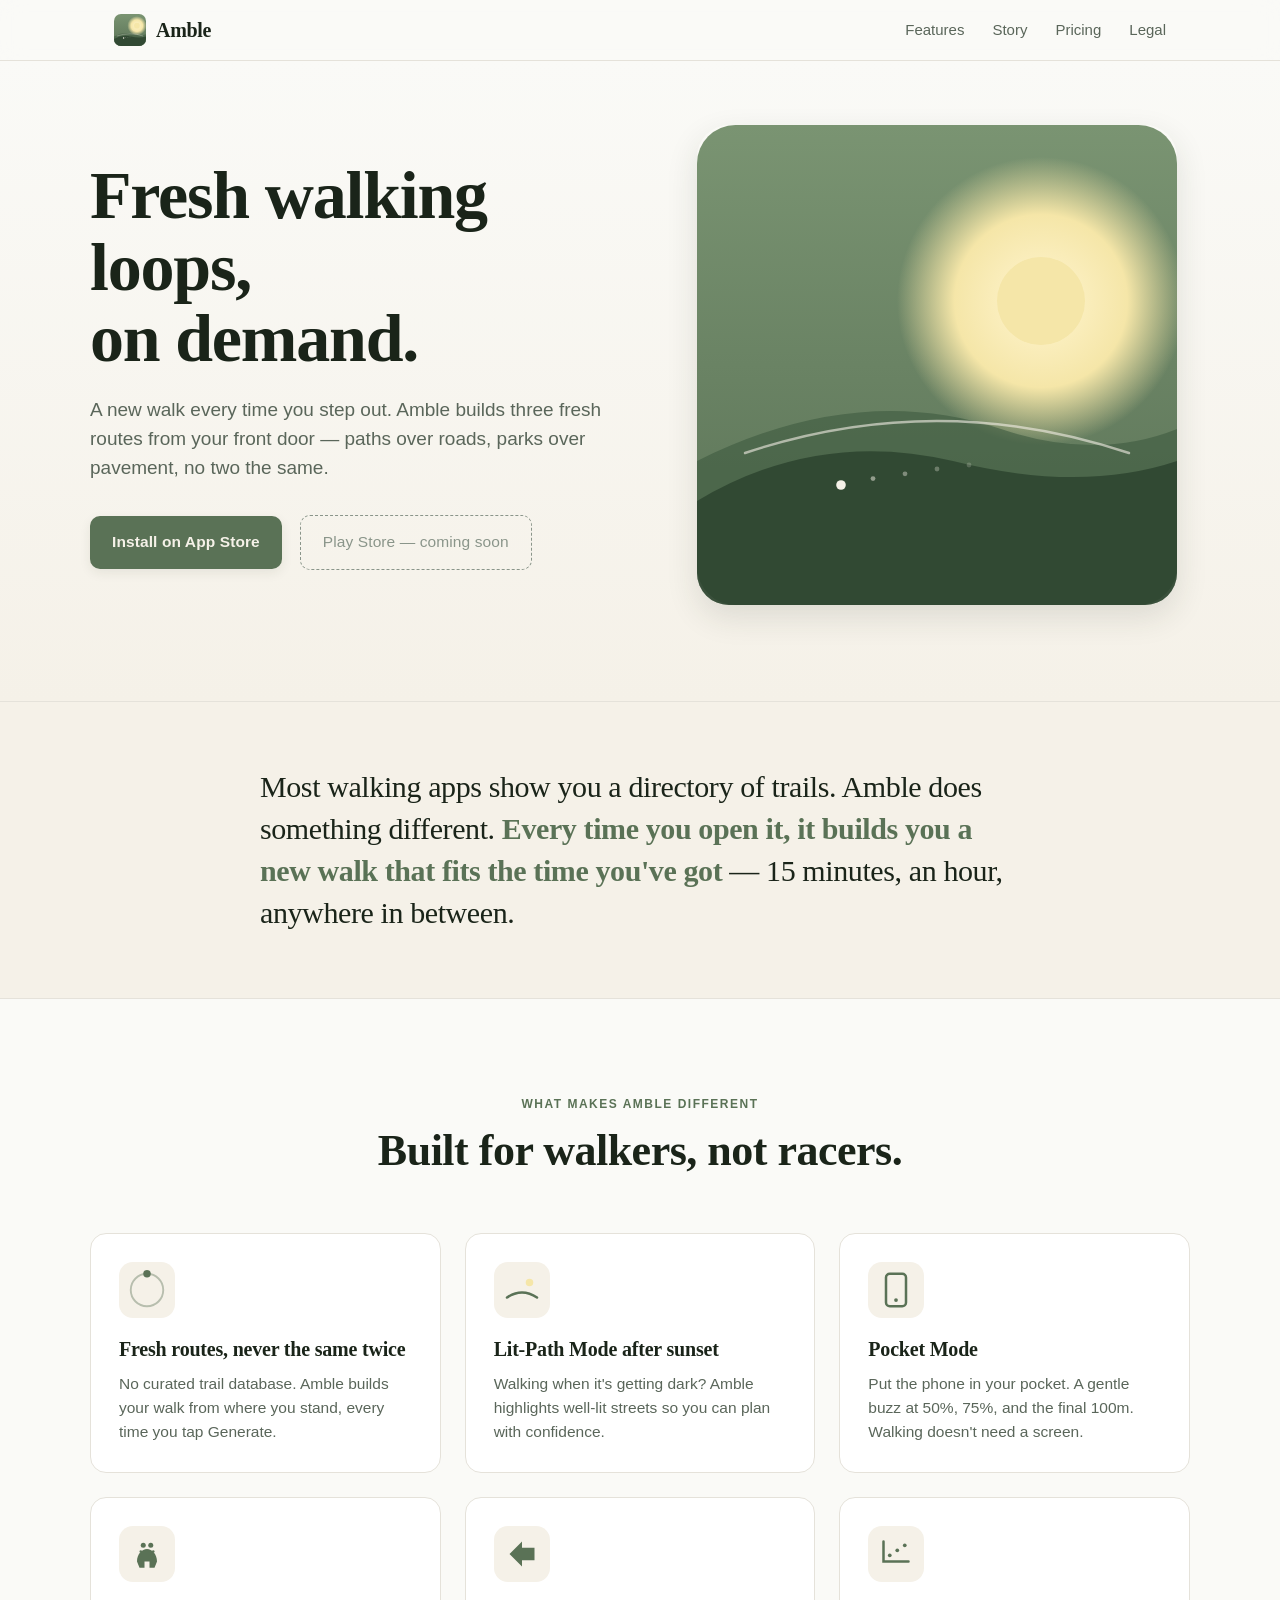
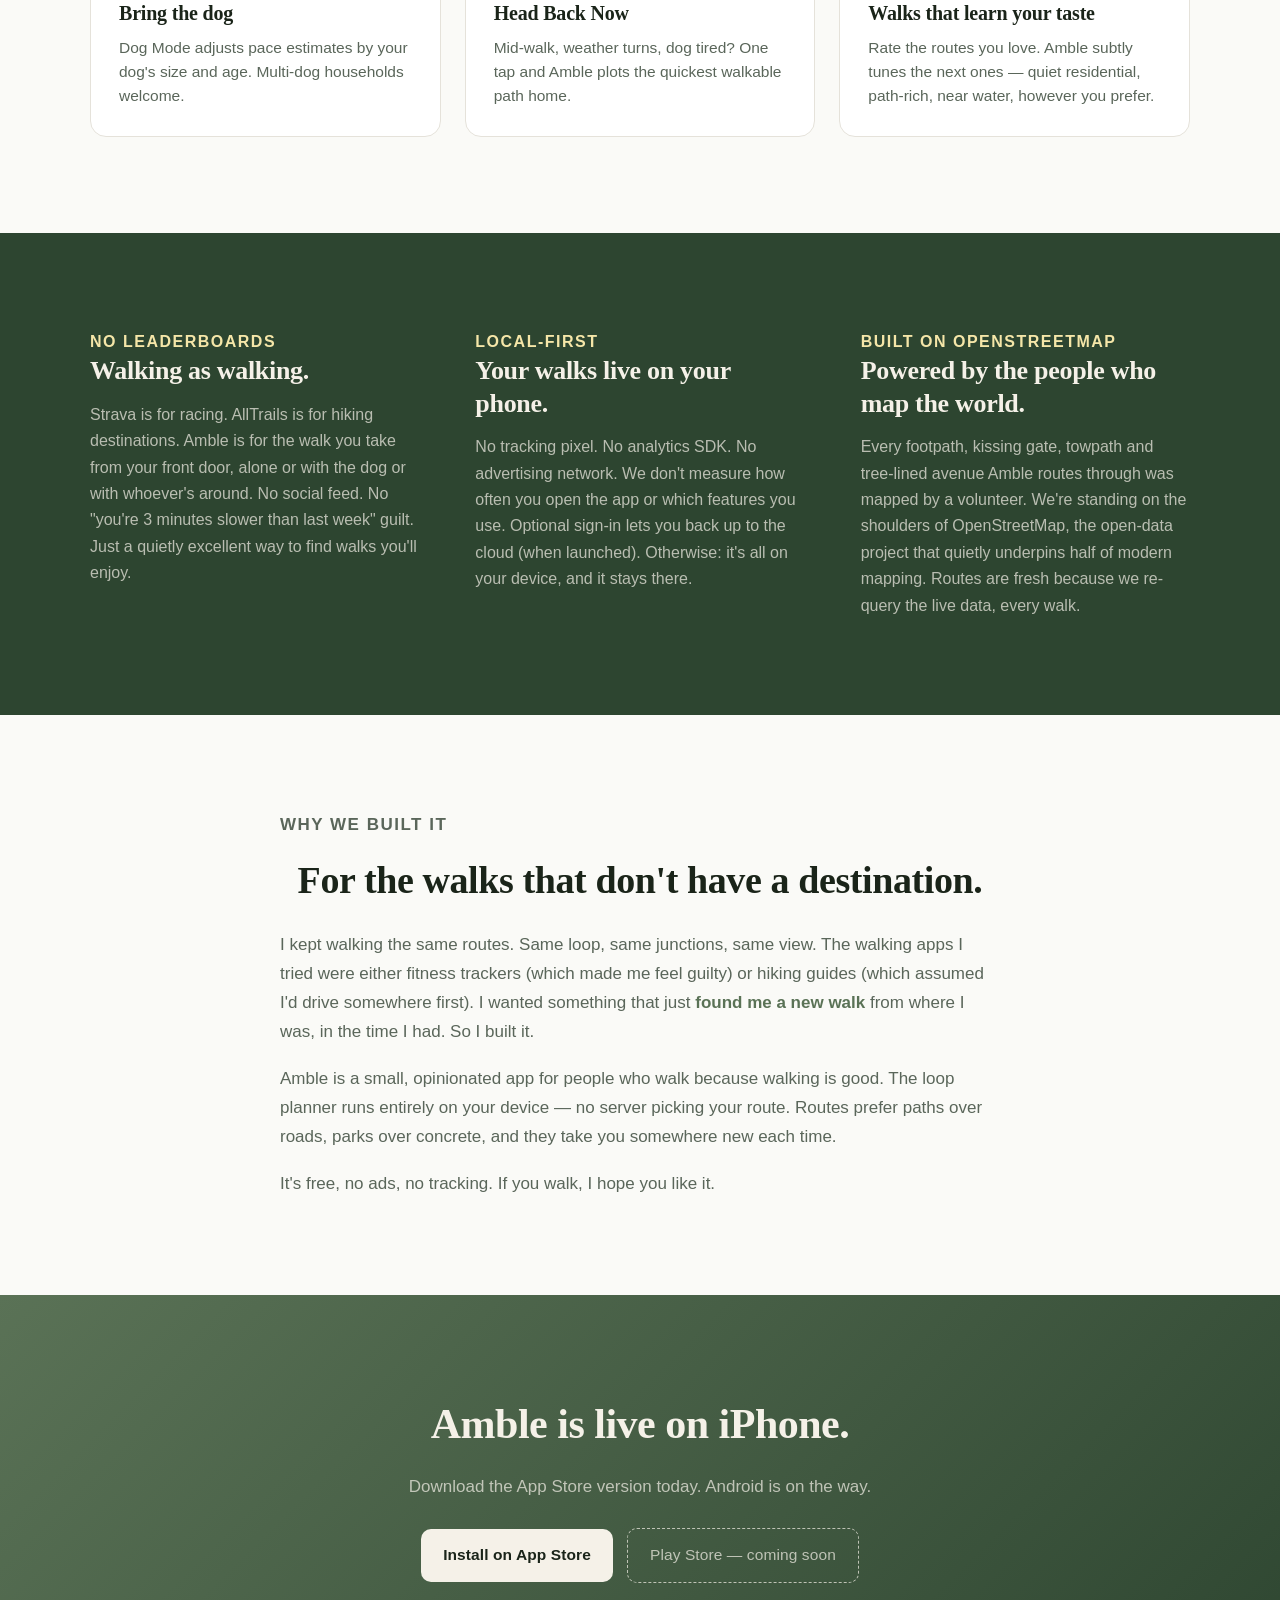
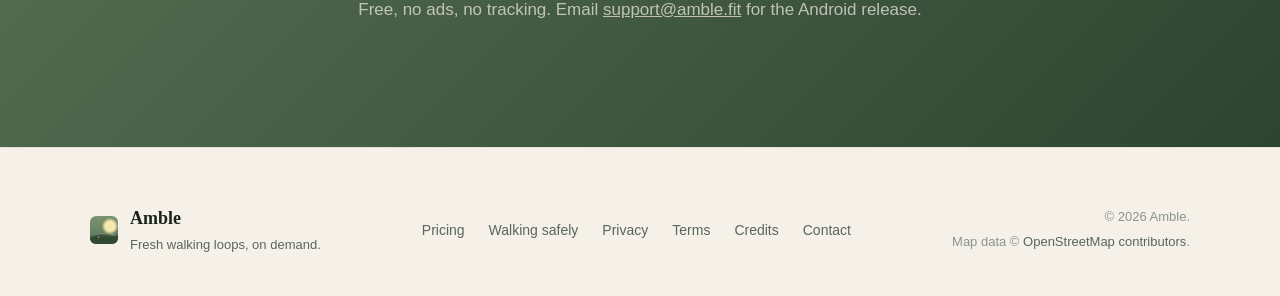
==== index.html @ 46759c76 "Swap waitlist CTAs for live App Store install link Hero and bottom CTA band now point at the App Sto" ====
<!DOCTYPE html>
<html lang="en">
<head>
  <meta charset="UTF-8">
  <meta name="viewport" content="width=device-width, initial-scale=1.0">
  <title>Amble — Fresh walking loops, on demand</title>
  <meta name="description" content="A new walk every time you go. Amble builds fresh, path-rich loops from your front door — three options, no two the same. Anti-Strava, designed for walkers and dog walkers.">

  <!-- Open Graph / social sharing -->
  <meta property="og:title" content="Amble — Fresh walking loops, on demand">
  <meta property="og:description" content="A new walk every time you go. Three fresh routes from your door, never the same twice.">
  <meta property="og:type" content="website">
  <meta property="og:url" content="https://amble.fit/">
  <meta property="og:site_name" content="Amble">
  <meta name="twitter:card" content="summary_large_image">
  <meta name="twitter:title" content="Amble — Fresh walking loops, on demand">
  <meta name="twitter:description" content="A new walk every time you go. Three fresh routes from your door, never the same twice.">

  <!-- Theme + favicon -->
  <meta name="theme-color" content="#5a7256">
  <link rel="icon" type="image/svg+xml" href="favicon.svg">

  <link rel="stylesheet" href="style.css">
</head>
<body class="page-marketing">

  <!-- ─── Top nav ────────────────────────────────────────────────────── -->
  <nav class="topnav">
    <div class="topnav-inner">
      <a href="/" class="brand-link">
        <span class="brand-mark" aria-hidden="true">
          <svg viewBox="0 0 32 32" width="32" height="32">
            <defs>
              <linearGradient id="bmsky-nav" x1="0" y1="0" x2="0" y2="1">
                <stop offset="0%" stop-color="#7a9472"/>
                <stop offset="100%" stop-color="#5a7256"/>
              </linearGradient>
              <radialGradient id="bmsun-nav" cx="0.5" cy="0.5" r="0.5">
                <stop offset="0%" stop-color="#fff5d0"/>
                <stop offset="60%" stop-color="#f5e6a8"/>
                <stop offset="100%" stop-color="#f5e6a8" stop-opacity="0"/>
              </radialGradient>
              <clipPath id="bmclip-nav"><rect width="32" height="32" rx="7"/></clipPath>
            </defs>
            <g clip-path="url(#bmclip-nav)">
              <rect width="32" height="32" fill="url(#bmsky-nav)"/>
              <circle cx="22.9" cy="11.7" r="9.6" fill="url(#bmsun-nav)"/>
              <circle cx="22.9" cy="11.7" r="2.9" fill="#f5e6a8"/>
              <path d="M 0 22.4 Q 10.7 17.1, 20.3 20.3 Q 26.7 22.4, 32 20.3 L 32 32 L 0 32 Z" fill="#3f5b40" opacity="0.6"/>
              <path d="M 0 25.1 Q 8 20.3, 17.1 22.4 Q 25.6 24.5, 32 22.4 L 32 32 L 0 32 Z" fill="#2d4530" opacity="0.85"/>
              <path d="M 3.2 21.9 Q 16 17.6, 28.8 21.9" fill="none" stroke="#f5f1e8" stroke-width="0.5" stroke-linecap="round" opacity="0.6"/>
              <circle cx="9.6" cy="24" r="0.7" fill="#f5f1e8"/>
              <circle cx="11.7" cy="23.6" r="0.4" fill="#f5f1e8" opacity="0.5"/>
              <circle cx="13.9" cy="23.3" r="0.4" fill="#f5f1e8" opacity="0.4"/>
              <circle cx="16" cy="22.9" r="0.4" fill="#f5f1e8" opacity="0.3"/>
            </g>
          </svg>
        </span>
        <span class="brand-name">Amble</span>
      </a>
      <div class="topnav-links">
        <a href="#features">Features</a>
        <a href="#story">Story</a>
        <a href="pricing.html">Pricing</a>
        <a href="legal/">Legal</a>
      </div>
    </div>
  </nav>

  <!-- ─── Hero ────────────────────────────────────────────────────────── -->
  <header class="hero">
    <div class="hero-inner">
      <div class="hero-text">
        <h1>Fresh walking loops,<br>on demand.</h1>
        <p class="hero-lead">A new walk every time you step out. Amble builds three fresh routes from your front door — paths over roads, parks over pavement, no two the same.</p>
        <div class="hero-ctas">
          <a class="cta cta-primary" href="https://apps.apple.com/gb/app/amble-walk-route-planner/id6769104293">Install on App Store</a>
          <span class="cta cta-soon" aria-disabled="true">Play Store — coming soon</span>
        </div>
      </div>
      <div class="hero-art" aria-hidden="true">
        <!-- Sage hill artwork echoing the app icon -->
        <svg viewBox="0 0 600 600" class="hero-svg">
          <defs>
            <linearGradient id="herosky" x1="0" y1="0" x2="0" y2="1">
              <stop offset="0%" stop-color="#7a9472"/>
              <stop offset="100%" stop-color="#5a7256"/>
            </linearGradient>
            <radialGradient id="herosun" cx="0.5" cy="0.5" r="0.5">
              <stop offset="0%" stop-color="#fff5d0"/>
              <stop offset="60%" stop-color="#f5e6a8"/>
              <stop offset="100%" stop-color="#f5e6a8" stop-opacity="0"/>
            </radialGradient>
          </defs>
          <!-- Background -->
          <rect width="600" height="600" rx="48" fill="url(#herosky)"/>
          <!-- Soft sun glow -->
          <circle cx="430" cy="220" r="180" fill="url(#herosun)"/>
          <!-- Sun -->
          <circle cx="430" cy="220" r="55" fill="#f5e6a8"/>
          <!-- Far hill -->
          <path d="M 0 420 Q 200 320, 380 380 Q 500 420, 600 380 L 600 600 L 0 600 Z" fill="#3f5b40" opacity="0.6"/>
          <!-- Near hill -->
          <path d="M 0 470 Q 150 380, 320 420 Q 480 460, 600 420 L 600 600 L 0 600 Z" fill="#2d4530" opacity="0.85"/>
          <!-- Horizon line -->
          <path d="M 60 410 Q 300 330, 540 410" fill="none" stroke="#f5f1e8" stroke-width="3" stroke-linecap="round" opacity="0.6"/>
          <!-- The walker -->
          <circle cx="180" cy="450" r="6" fill="#f5f1e8"/>
          <!-- Path trace dots -->
          <circle cx="220" cy="442" r="3" fill="#f5f1e8" opacity="0.5"/>
          <circle cx="260" cy="436" r="3" fill="#f5f1e8" opacity="0.4"/>
          <circle cx="300" cy="430" r="3" fill="#f5f1e8" opacity="0.3"/>
          <circle cx="340" cy="425" r="3" fill="#f5f1e8" opacity="0.2"/>
        </svg>
      </div>
    </div>
  </header>

  <!-- ─── Pitch strip ────────────────────────────────────────────────── -->
  <section class="strip">
    <div class="strip-inner">
      <p class="strip-quote">
        Most walking apps show you a directory of trails. Amble does something different. <strong>Every time you open it, it builds you a new walk that fits the time you've got</strong> — 15 minutes, an hour, anywhere in between.
      </p>
    </div>
  </section>

  <!-- ─── Features ───────────────────────────────────────────────────── -->
  <section class="features" id="features">
    <div class="features-inner">
      <div class="section-header">
        <p class="eyebrow">What makes Amble different</p>
        <h2>Built for walkers, not racers.</h2>
      </div>

      <div class="feature-grid">

        <article class="feature-card">
          <div class="feature-icon" aria-hidden="true">
            <svg viewBox="0 0 32 32" width="40" height="40">
              <circle cx="16" cy="16" r="13" fill="none" stroke="currentColor" stroke-width="1.5" opacity="0.4"/>
              <circle cx="16" cy="3" r="3" fill="currentColor"/>
            </svg>
          </div>
          <h3>Fresh routes, never the same twice</h3>
          <p>No curated trail database. Amble builds your walk from where you stand, every time you tap Generate.</p>
        </article>

        <article class="feature-card">
          <div class="feature-icon" aria-hidden="true">
            <svg viewBox="0 0 32 32" width="40" height="40">
              <circle cx="22" cy="10" r="3" fill="#f5e6a8"/>
              <path d="M 4 22 Q 16 14, 28 22" fill="none" stroke="currentColor" stroke-width="2" stroke-linecap="round"/>
            </svg>
          </div>
          <h3>Lit-Path Mode after sunset</h3>
          <p>Walking when it's getting dark? Amble highlights well-lit streets so you can plan with confidence.</p>
        </article>

        <article class="feature-card">
          <div class="feature-icon" aria-hidden="true">
            <svg viewBox="0 0 32 32" width="40" height="40">
              <rect x="8" y="3" width="16" height="26" rx="3" fill="none" stroke="currentColor" stroke-width="2"/>
              <circle cx="16" cy="24" r="1.5" fill="currentColor"/>
            </svg>
          </div>
          <h3>Pocket Mode</h3>
          <p>Put the phone in your pocket. A gentle buzz at 50%, 75%, and the final 100m. Walking doesn't need a screen.</p>
        </article>

        <article class="feature-card">
          <div class="feature-icon" aria-hidden="true">
            <svg viewBox="0 0 32 32" width="40" height="40">
              <path d="M 8 22 C 8 16, 12 12, 16 12 C 20 12, 24 16, 24 22 L 22 27 L 18 27 L 18 22 L 14 22 L 14 27 L 10 27 Z" fill="currentColor"/>
              <circle cx="13" cy="9" r="2" fill="currentColor"/>
              <circle cx="19" cy="9" r="2" fill="currentColor"/>
              <circle cx="11" cy="14" r="1" fill="currentColor"/>
              <circle cx="21" cy="14" r="1" fill="currentColor"/>
            </svg>
          </div>
          <h3>Bring the dog</h3>
          <p>Dog Mode adjusts pace estimates by your dog's size and age. Multi-dog households welcome.</p>
        </article>

        <article class="feature-card">
          <div class="feature-icon" aria-hidden="true">
            <svg viewBox="0 0 32 32" width="40" height="40">
              <path d="M 6 16 L 16 6 L 16 11 L 26 11 L 26 21 L 16 21 L 16 26 Z" fill="currentColor"/>
            </svg>
          </div>
          <h3>Head Back Now</h3>
          <p>Mid-walk, weather turns, dog tired? One tap and Amble plots the quickest walkable path home.</p>
        </article>

        <article class="feature-card">
          <div class="feature-icon" aria-hidden="true">
            <svg viewBox="0 0 32 32" width="40" height="40">
              <path d="M 6 6 L 6 22 L 26 22" fill="none" stroke="currentColor" stroke-width="2" stroke-linecap="round"/>
              <circle cx="11" cy="17" r="1.5" fill="currentColor"/>
              <circle cx="17" cy="13" r="1.5" fill="currentColor"/>
              <circle cx="23" cy="9" r="1.5" fill="currentColor"/>
            </svg>
          </div>
          <h3>Walks that learn your taste</h3>
          <p>Rate the routes you love. Amble subtly tunes the next ones — quiet residential, path-rich, near water, however you prefer.</p>
        </article>

      </div>
    </div>
  </section>

  <!-- ─── Three differentiators in long form ─────────────────────────── -->
  <section class="long-strip">
    <div class="long-strip-inner">

      <div class="long-block">
        <p class="eyebrow">No leaderboards</p>
        <h2>Walking as walking.</h2>
        <p>Strava is for racing. AllTrails is for hiking destinations. Amble is for the walk you take from your front door, alone or with the dog or with whoever's around. No social feed. No "you're 3 minutes slower than last week" guilt. Just a quietly excellent way to find walks you'll enjoy.</p>
      </div>

      <div class="long-block">
        <p class="eyebrow">Local-first</p>
        <h2>Your walks live on your phone.</h2>
        <p>No tracking pixel. No analytics SDK. No advertising network. We don't measure how often you open the app or which features you use. Optional sign-in lets you back up to the cloud (when launched). Otherwise: it's all on your device, and it stays there.</p>
      </div>

      <div class="long-block">
        <p class="eyebrow">Built on OpenStreetMap</p>
        <h2>Powered by the people who map the world.</h2>
        <p>Every footpath, kissing gate, towpath and tree-lined avenue Amble routes through was mapped by a volunteer. We're standing on the shoulders of OpenStreetMap, the open-data project that quietly underpins half of modern mapping. Routes are fresh because we re-query the live data, every walk.</p>
      </div>

    </div>
  </section>

  <!-- ─── Story ──────────────────────────────────────────────────────── -->
  <section class="story" id="story">
    <div class="story-inner">
      <p class="eyebrow">Why we built it</p>
      <h2>For the walks that don't have a destination.</h2>
      <p>I kept walking the same routes. Same loop, same junctions, same view. The walking apps I tried were either fitness trackers (which made me feel guilty) or hiking guides (which assumed I'd drive somewhere first). I wanted something that just <em>found me a new walk</em> from where I was, in the time I had. So I built it.</p>
      <p>Amble is a small, opinionated app for people who walk because walking is good. The loop planner runs entirely on your device — no server picking your route. Routes prefer paths over roads, parks over concrete, and they take you somewhere new each time.</p>
      <p>It's free, no ads, no tracking. If you walk, I hope you like it.</p>
    </div>
  </section>

  <!-- ─── App Store CTA (placeholder until live) ─────────────────────── -->
  <!-- No email capture form for now — `mailto:` forms trigger Chrome's
       "form is not secure" warning, and many users have no default email
       client configured. Better to point people at an inbox they can mail
       directly. Wire in Buttondown/Mailerlite later if launch demand
       justifies a real list. -->
  <section class="cta-band">
    <div class="cta-band-inner">
      <h2>Amble is live on iPhone.</h2>
      <p>Download the App Store version today. Android is on the way.</p>
      <div class="cta-band-buttons">
        <a class="cta cta-light" href="https://apps.apple.com/gb/app/amble-walk-route-planner/id6769104293">
          Install on App Store
        </a>
        <span class="cta cta-soon cta-soon-on-dark" aria-disabled="true">Play Store — coming soon</span>
      </div>
      <p class="cta-fineprint">Free, no ads, no tracking. Email <a href="mailto:support@amble.fit">support@amble.fit</a> for the Android release.</p>
    </div>
  </section>

  <!-- ─── Footer ─────────────────────────────────────────────────────── -->
  <footer class="footer">
    <div class="footer-inner">
      <div class="footer-brand">
        <span class="brand-mark" aria-hidden="true">
          <svg viewBox="0 0 32 32" width="28" height="28">
            <defs>
              <linearGradient id="bmsky-foot" x1="0" y1="0" x2="0" y2="1">
                <stop offset="0%" stop-color="#7a9472"/>
                <stop offset="100%" stop-color="#5a7256"/>
              </linearGradient>
              <radialGradient id="bmsun-foot" cx="0.5" cy="0.5" r="0.5">
                <stop offset="0%" stop-color="#fff5d0"/>
                <stop offset="60%" stop-color="#f5e6a8"/>
                <stop offset="100%" stop-color="#f5e6a8" stop-opacity="0"/>
              </radialGradient>
              <clipPath id="bmclip-foot"><rect width="32" height="32" rx="7"/></clipPath>
            </defs>
            <g clip-path="url(#bmclip-foot)">
              <rect width="32" height="32" fill="url(#bmsky-foot)"/>
              <circle cx="22.9" cy="11.7" r="9.6" fill="url(#bmsun-foot)"/>
              <circle cx="22.9" cy="11.7" r="2.9" fill="#f5e6a8"/>
              <path d="M 0 22.4 Q 10.7 17.1, 20.3 20.3 Q 26.7 22.4, 32 20.3 L 32 32 L 0 32 Z" fill="#3f5b40" opacity="0.6"/>
              <path d="M 0 25.1 Q 8 20.3, 17.1 22.4 Q 25.6 24.5, 32 22.4 L 32 32 L 0 32 Z" fill="#2d4530" opacity="0.85"/>
              <path d="M 3.2 21.9 Q 16 17.6, 28.8 21.9" fill="none" stroke="#f5f1e8" stroke-width="0.5" stroke-linecap="round" opacity="0.6"/>
              <circle cx="9.6" cy="24" r="0.7" fill="#f5f1e8"/>
              <circle cx="11.7" cy="23.6" r="0.4" fill="#f5f1e8" opacity="0.5"/>
              <circle cx="13.9" cy="23.3" r="0.4" fill="#f5f1e8" opacity="0.4"/>
              <circle cx="16" cy="22.9" r="0.4" fill="#f5f1e8" opacity="0.3"/>
            </g>
          </svg>
        </span>
        <div>
          <div class="footer-name">Amble</div>
          <div class="footer-tagline">Fresh walking loops, on demand.</div>
        </div>
      </div>
      <nav class="footer-links">
        <a href="pricing.html">Pricing</a>
        <a href="legal/walking-safely.html">Walking safely</a>
        <a href="legal/privacy.html">Privacy</a>
        <a href="legal/terms.html">Terms</a>
        <a href="legal/attributions.html">Credits</a>
        <a href="mailto:support@amble.fit">Contact</a>
      </nav>
      <div class="footer-meta">
        <p>© 2026 Amble.</p>
        <p>Map data © <a href="https://www.openstreetmap.org/copyright">OpenStreetMap contributors</a>.</p>
      </div>
    </div>
  </footer>

</body>
</html>
---- style.css ----
/* ───────────────────────────────────────────────────────────────────
   Amble — site stylesheet
   Two layouts share this stylesheet:
     • Marketing landing page  (body class: page-marketing)
     • Legal/document pages    (body class: page-doc)
   The shared elements (brand mark, colour palette, footer) live at the
   top; layout-specific styles further down.

   Design philosophy: warm, sage-green palette echoing the app icon.
   Avoid the sterile Stripe/Linear "tech corporate" white. Amble is a
   lifestyle/wellness brand — this should feel closer to a walking
   magazine than to a SaaS pitch deck.
   ─────────────────────────────────────────────────────────────────── */

:root {
  /* Palette — warm sage-and-cream */
  --bg-page: #fafaf7;          /* off-white page background */
  --bg-cream: #f5f1e8;         /* warm cream, the secondary surface */
  --bg-deep: #2d4530;          /* deep forest, used in hero/CTA bands */
  --bg-mid: #5a7256;           /* the icon's primary green */
  --bg-soft: #7a9472;           /* the icon's lighter green */

  --ink: #1a2419;              /* near-black, but warm */
  --ink-muted: #5a665a;        /* muted body copy */
  --ink-faint: #8a958a;        /* subtle metadata */
  --ink-on-dark: #f5f1e8;      /* cream on the dark bands */
  --ink-on-dark-faint: rgba(245, 241, 232, 0.7);

  --border: #e5e2da;
  --border-strong: #c8c2b3;

  --accent: #5a7256;            /* CTA / link colour, matches icon */
  --accent-hover: #3f5b40;

  --highlight: #f5e6a8;         /* the warm sun yellow, for accents */

  --shadow-sm: 0 1px 2px rgba(40, 50, 30, 0.06);
  --shadow-md: 0 4px 12px rgba(40, 50, 30, 0.08);
  --shadow-lg: 0 12px 32px rgba(40, 50, 30, 0.12);

  /* Type scale */
  --font-body: -apple-system, BlinkMacSystemFont, "Inter", "Segoe UI", Roboto, sans-serif;
  --font-display: "Iowan Old Style", "Palatino", Georgia, serif;
  /* Iowan/Palatino fall back gracefully; system serif on most platforms looks
     intentional and editorial, separates Amble from the Inter-monoculture. */
}

* { box-sizing: border-box; }
html { -webkit-text-size-adjust: 100%; scroll-behavior: smooth; }
body {
  margin: 0;
  background: var(--bg-page);
  color: var(--ink);
  font-family: var(--font-body);
  font-size: 17px;
  line-height: 1.6;
  -webkit-font-smoothing: antialiased;
  -moz-osx-font-smoothing: grayscale;
}

a {
  color: var(--accent);
  text-decoration: none;
  transition: color 0.15s ease;
}
a:hover { color: var(--accent-hover); }

img, svg { display: block; max-width: 100%; }

/* ───────────────────────────────────────────────────────────────────
   Top nav (marketing pages only)
   ─────────────────────────────────────────────────────────────────── */

.topnav {
  position: sticky;
  top: 0;
  z-index: 50;
  background: rgba(250, 250, 247, 0.85);
  backdrop-filter: saturate(180%) blur(12px);
  -webkit-backdrop-filter: saturate(180%) blur(12px);
  border-bottom: 1px solid var(--border);
}
.topnav-inner {
  max-width: 1100px;
  margin: 0 auto;
  padding: 14px 24px;
  display: flex;
  align-items: center;
  justify-content: space-between;
  gap: 24px;
}
.brand-link {
  display: flex;
  align-items: center;
  gap: 10px;
  text-decoration: none;
  color: var(--ink);
}
.brand-link:hover { color: var(--ink); }
.brand-mark {
  display: inline-flex;
  flex-shrink: 0;
}
.brand-name {
  font-family: var(--font-display);
  font-weight: 600;
  font-size: 20px;
  letter-spacing: -0.3px;
}
.topnav-links {
  display: flex;
  align-items: center;
  gap: 28px;
}
.topnav-links a {
  color: var(--ink-muted);
  font-weight: 500;
  font-size: 15px;
}
.topnav-links a:hover { color: var(--ink); }

/* ───────────────────────────────────────────────────────────────────
   Hero (marketing only)
   ─────────────────────────────────────────────────────────────────── */

.hero {
  position: relative;
  padding: 64px 24px 96px;
  background: linear-gradient(180deg, var(--bg-page) 0%, var(--bg-cream) 100%);
  overflow: hidden;
}
.hero-inner {
  max-width: 1100px;
  margin: 0 auto;
  display: grid;
  grid-template-columns: 1.05fr 1fr;
  gap: 64px;
  align-items: center;
}
.hero-text h1 {
  font-family: var(--font-display);
  font-size: clamp(40px, 6vw, 68px);
  line-height: 1.05;
  letter-spacing: -1.2px;
  margin: 0 0 20px;
  color: var(--ink);
}
.hero-lead {
  font-size: 19px;
  line-height: 1.55;
  color: var(--ink-muted);
  max-width: 520px;
  margin: 0 0 32px;
}
.hero-ctas {
  display: flex;
  align-items: center;
  gap: 18px;
  flex-wrap: wrap;
}
.cta {
  display: inline-flex;
  align-items: center;
  justify-content: center;
  padding: 14px 22px;
  border-radius: 10px;
  font-weight: 600;
  font-size: 15.5px;
  letter-spacing: 0.1px;
  transition: transform 0.1s ease, box-shadow 0.15s ease;
}
.cta-primary {
  background: var(--accent);
  color: var(--ink-on-dark);
  box-shadow: var(--shadow-md);
}
.cta-primary:hover {
  background: var(--accent-hover);
  color: var(--ink-on-dark);
  transform: translateY(-1px);
  box-shadow: var(--shadow-lg);
}
.cta-note {
  color: var(--ink-faint);
  font-size: 14px;
  font-style: italic;
}
.hero-art {
  display: flex;
  justify-content: center;
}
.hero-svg {
  width: 100%;
  max-width: 480px;
  height: auto;
  border-radius: 32px;
  box-shadow: var(--shadow-lg);
}

@media (max-width: 760px) {
  .hero { padding: 40px 20px 64px; }
  .hero-inner { grid-template-columns: 1fr; gap: 36px; }
  .hero-text h1 { font-size: 38px; letter-spacing: -0.8px; }
  .hero-lead { font-size: 17px; }
}

/* ───────────────────────────────────────────────────────────────────
   Pitch strip (the highlighted intro paragraph)
   ─────────────────────────────────────────────────────────────────── */

.strip {
  background: var(--bg-cream);
  padding: 64px 24px;
  border-top: 1px solid var(--border);
  border-bottom: 1px solid var(--border);
}
.strip-inner {
  max-width: 760px;
  margin: 0 auto;
}
.strip-quote {
  font-family: var(--font-display);
  font-size: clamp(22px, 3vw, 30px);
  line-height: 1.4;
  letter-spacing: -0.4px;
  color: var(--ink);
  margin: 0;
}
.strip-quote strong {
  color: var(--accent);
  font-weight: 600;
}

/* ───────────────────────────────────────────────────────────────────
   Section headers (shared)
   ─────────────────────────────────────────────────────────────────── */

.eyebrow {
  text-transform: uppercase;
  font-size: 12px;
  font-weight: 700;
  letter-spacing: 1.5px;
  color: var(--accent);
  margin: 0 0 12px;
}
.section-header {
  text-align: center;
  margin-bottom: 56px;
}
.section-header h2 {
  font-family: var(--font-display);
  font-size: clamp(32px, 4vw, 44px);
  letter-spacing: -0.5px;
  margin: 0;
  line-height: 1.15;
}

/* ───────────────────────────────────────────────────────────────────
   Features
   ─────────────────────────────────────────────────────────────────── */

.features {
  padding: 96px 24px;
  background: var(--bg-page);
}
.features-inner {
  max-width: 1100px;
  margin: 0 auto;
}
.feature-grid {
  display: grid;
  grid-template-columns: repeat(3, 1fr);
  gap: 24px;
}
.feature-card {
  background: #fff;
  border: 1px solid var(--border);
  border-radius: 16px;
  padding: 28px;
  transition: transform 0.2s ease, box-shadow 0.2s ease;
}
.feature-card:hover {
  transform: translateY(-2px);
  box-shadow: var(--shadow-md);
}
.feature-icon {
  width: 56px;
  height: 56px;
  border-radius: 14px;
  background: var(--bg-cream);
  color: var(--accent);
  display: flex;
  align-items: center;
  justify-content: center;
  margin-bottom: 18px;
}
.feature-card h3 {
  font-family: var(--font-display);
  font-size: 20px;
  letter-spacing: -0.2px;
  margin: 0 0 10px;
  line-height: 1.3;
}
.feature-card p {
  margin: 0;
  font-size: 15.5px;
  line-height: 1.55;
  color: var(--ink-muted);
}

@media (max-width: 900px) {
  .feature-grid { grid-template-columns: repeat(2, 1fr); }
}
@media (max-width: 600px) {
  .feature-grid { grid-template-columns: 1fr; }
  .features { padding: 64px 20px; }
}

/* ───────────────────────────────────────────────────────────────────
   Long-form differentiators
   ─────────────────────────────────────────────────────────────────── */

.long-strip {
  padding: 96px 24px;
  background: var(--bg-deep);
  color: var(--ink-on-dark);
}
.long-strip-inner {
  max-width: 1100px;
  margin: 0 auto;
  display: grid;
  grid-template-columns: repeat(3, 1fr);
  gap: 56px;
}
.long-block .eyebrow {
  color: var(--highlight);
}
.long-block h2 {
  font-family: var(--font-display);
  font-size: 26px;
  letter-spacing: -0.3px;
  margin: 0 0 14px;
  color: var(--ink-on-dark);
  line-height: 1.25;
}
.long-block p {
  margin: 0;
  font-size: 16px;
  line-height: 1.65;
  color: var(--ink-on-dark-faint);
}

@media (max-width: 900px) {
  .long-strip-inner { grid-template-columns: 1fr; gap: 40px; }
  .long-strip { padding: 64px 20px; }
}

/* ───────────────────────────────────────────────────────────────────
   Story block
   ─────────────────────────────────────────────────────────────────── */

.story {
  padding: 96px 24px;
  background: var(--bg-page);
}
.story-inner {
  max-width: 720px;
  margin: 0 auto;
  text-align: center;
}
.story h2 {
  font-family: var(--font-display);
  font-size: clamp(28px, 4vw, 38px);
  letter-spacing: -0.4px;
  line-height: 1.2;
  margin: 0 0 28px;
}
.story p {
  font-size: 17px;
  line-height: 1.7;
  color: var(--ink-muted);
  margin: 0 0 18px;
  text-align: left;
}
.story p:last-child { margin-bottom: 0; }
.story em { color: var(--accent); font-style: normal; font-weight: 600; }

@media (max-width: 600px) {
  .story { padding: 64px 20px; }
}

/* ───────────────────────────────────────────────────────────────────
   CTA band (email signup)
   ─────────────────────────────────────────────────────────────────── */

.cta-band {
  padding: 96px 24px;
  background: linear-gradient(135deg, var(--bg-mid) 0%, var(--bg-deep) 100%);
  color: var(--ink-on-dark);
}
.cta-band-inner {
  max-width: 600px;
  margin: 0 auto;
  text-align: center;
}
.cta-band h2 {
  font-family: var(--font-display);
  font-size: clamp(30px, 4vw, 42px);
  letter-spacing: -0.5px;
  margin: 0 0 16px;
}
.cta-band > .cta-band-inner > p {
  font-size: 17px;
  line-height: 1.55;
  color: var(--ink-on-dark-faint);
  margin: 0 0 28px;
}
/* Light-on-dark CTA — used on the green CTA band where the standard
   accent button would disappear into the background. */
.cta-light {
  background: var(--bg-cream);
  color: var(--ink);
  display: inline-flex;
  align-items: center;
  justify-content: center;
  padding: 14px 22px;
  border-radius: 10px;
  font-weight: 600;
  font-size: 15.5px;
  letter-spacing: 0.1px;
  transition: transform 0.1s ease, box-shadow 0.15s ease;
  margin-bottom: 14px;
}
.cta-light:hover {
  background: #fff;
  color: var(--ink);
  transform: translateY(-1px);
  box-shadow: var(--shadow-md);
}
.cta-fineprint {
  font-size: 13px;
  color: var(--ink-on-dark-faint);
  margin: 0;
}
.cta-fineprint a {
  color: inherit;
  text-decoration: underline;
}

/* "Coming soon" pill — same shape as a button, but visually inert
   so it reads as a status rather than a CTA. */
.cta-soon {
  background: transparent;
  color: var(--ink-faint);
  border: 1px dashed var(--ink-faint);
  cursor: default;
  font-weight: 500;
}
.cta-soon:hover { transform: none; box-shadow: none; }
.cta-soon-on-dark {
  color: var(--ink-on-dark-faint);
  border-color: var(--ink-on-dark-faint);
}

.cta-band-buttons {
  display: flex;
  justify-content: center;
  align-items: center;
  gap: 14px;
  flex-wrap: wrap;
  margin-bottom: 14px;
}
.cta-band-buttons .cta-light { margin-bottom: 0; }

@media (max-width: 600px) {
  .cta-band { padding: 64px 20px; }
}

/* ───────────────────────────────────────────────────────────────────
   Footer (shared)
   ─────────────────────────────────────────────────────────────────── */

.footer {
  background: var(--bg-cream);
  border-top: 1px solid var(--border);
  padding: 56px 24px 40px;
}
.footer-inner {
  max-width: 1100px;
  margin: 0 auto;
  display: grid;
  grid-template-columns: auto 1fr auto;
  gap: 40px;
  align-items: center;
}
.footer-brand {
  display: flex;
  align-items: center;
  gap: 12px;
}
.footer-name {
  font-family: var(--font-display);
  font-weight: 600;
  font-size: 18px;
  color: var(--ink);
}
.footer-tagline {
  font-size: 13px;
  color: var(--ink-muted);
  margin-top: 2px;
}
.footer-links {
  display: flex;
  flex-wrap: wrap;
  justify-content: center;
  gap: 24px;
}
.footer-links a {
  color: var(--ink-muted);
  font-size: 14px;
  font-weight: 500;
}
.footer-links a:hover { color: var(--ink); }
.footer-meta {
  font-size: 13px;
  color: var(--ink-faint);
  text-align: right;
}
.footer-meta p { margin: 0 0 4px; }
.footer-meta p:last-child { margin-bottom: 0; }
.footer-meta a { color: var(--ink-muted); }

@media (max-width: 800px) {
  .footer-inner {
    grid-template-columns: 1fr;
    text-align: center;
    gap: 28px;
  }
  .footer-brand, .footer-links { justify-content: center; }
  .footer-meta { text-align: center; }
}

/* ───────────────────────────────────────────────────────────────────
   Document pages (legal/*) — reuse the brand chrome but content-led
   ─────────────────────────────────────────────────────────────────── */

.page-doc {
  background: var(--bg-page);
}
.doc-container {
  max-width: 720px;
  margin: 0 auto;
  padding: 40px 24px 64px;
}
.doc-header {
  display: flex;
  align-items: center;
  gap: 14px;
  padding-bottom: 24px;
  border-bottom: 1px solid var(--border);
  margin-bottom: 32px;
}
.doc-header .brand-mark {
  flex-shrink: 0;
}
.doc-header .name {
  font-family: var(--font-display);
  font-size: 22px;
  font-weight: 600;
  color: var(--ink);
}
.doc-header .subname {
  font-size: 13px;
  color: var(--ink-muted);
  margin-top: 2px;
}
.page-doc h1 {
  font-family: var(--font-display);
  font-size: 36px;
  letter-spacing: -0.6px;
  margin: 8px 0 4px;
  line-height: 1.15;
}
.page-doc h2 {
  font-family: var(--font-display);
  font-size: 24px;
  margin: 40px 0 14px;
  letter-spacing: -0.3px;
}
.page-doc h3 {
  font-size: 18px;
  font-weight: 700;
  margin: 28px 0 10px;
}
.page-doc .meta {
  font-size: 14px;
  color: var(--ink-muted);
  margin-bottom: 28px;
}
.page-doc p, .page-doc li {
  font-size: 16px;
  line-height: 1.7;
  color: var(--ink);
}
.page-doc ul, .page-doc ol {
  padding-left: 22px;
  margin: 14px 0;
}
.page-doc li { margin-bottom: 8px; }
.page-doc strong { font-weight: 700; }
.page-doc code {
  background: var(--bg-cream);
  padding: 2px 6px;
  border-radius: 4px;
  font-family: ui-monospace, SFMono-Regular, Menlo, monospace;
  font-size: 14px;
}
.page-doc table {
  width: 100%;
  border-collapse: collapse;
  margin: 20px 0;
  font-size: 15px;
}
.page-doc th, .page-doc td {
  text-align: left;
  padding: 12px 14px;
  border-bottom: 1px solid var(--border);
  vertical-align: top;
}
.page-doc th {
  background: var(--bg-cream);
  font-weight: 700;
  border-bottom: 2px solid var(--border-strong);
}
.page-doc hr {
  border: none;
  border-top: 1px solid var(--border);
  margin: 36px 0;
}
/* Pro feature list on pricing.html — each feature is a dt/dd pair so the
   title reads as a label and the explanation sits clearly underneath. */
.page-doc .pro-features {
  margin: 24px 0 32px;
  padding: 0;
}
.page-doc .pro-features dt {
  font-weight: 700;
  font-size: 17px;
  color: var(--ink);
  margin-top: 22px;
  margin-bottom: 4px;
}
.page-doc .pro-features dt:first-child { margin-top: 0; }
.page-doc .pro-features dd {
  margin: 0 0 0 0;
  padding-left: 0;
  color: var(--ink-muted);
  line-height: 1.55;
}
.page-doc .pro-features dd em {
  color: var(--ink);
  font-style: italic;
}
.doc-footer {
  margin-top: 48px;
  padding-top: 20px;
  border-top: 1px solid var(--border);
  font-size: 14px;
  color: var(--ink-muted);
  display: flex;
  flex-wrap: wrap;
  gap: 18px;
}
.doc-footer a { color: var(--ink-muted); }
.doc-footer a:hover { color: var(--accent); }

@media (max-width: 480px) {
  .page-doc h1 { font-size: 28px; }
  .page-doc h2 { font-size: 20px; }
  .page-doc table { font-size: 14px; }
}
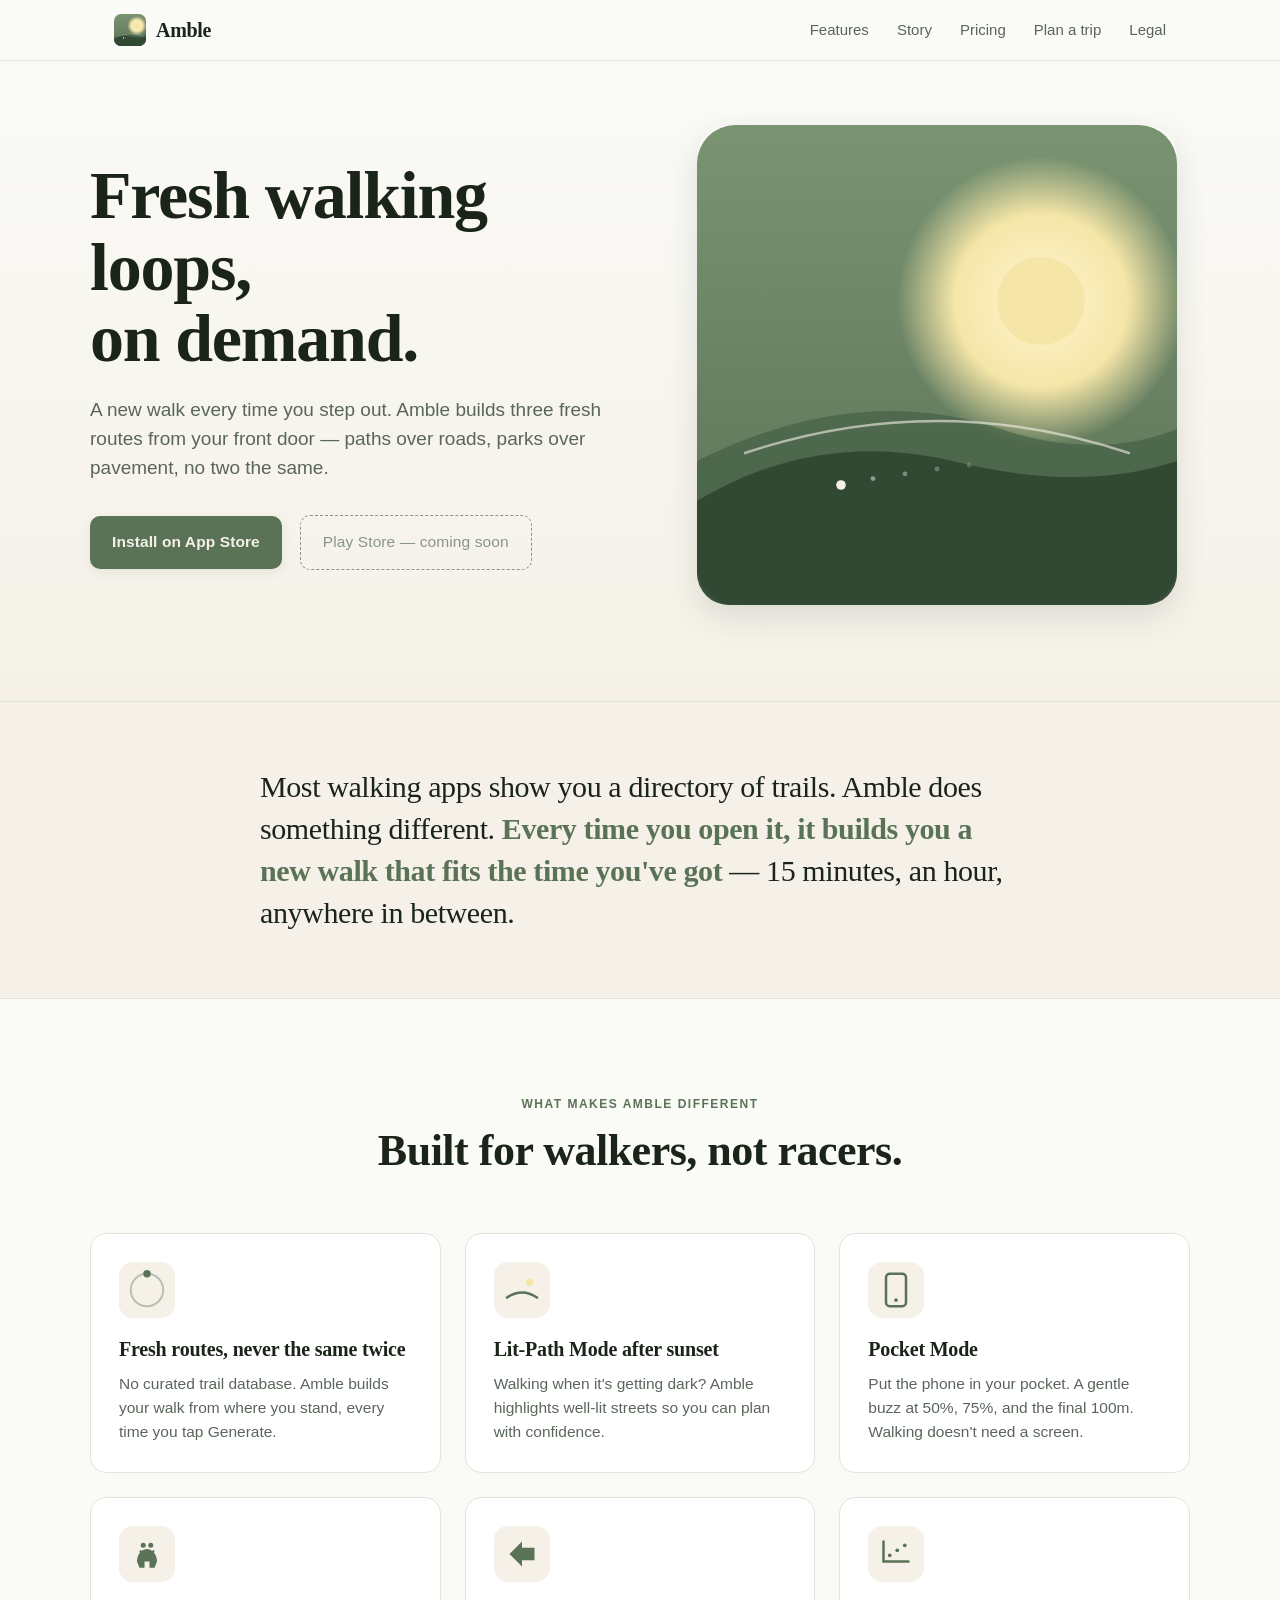
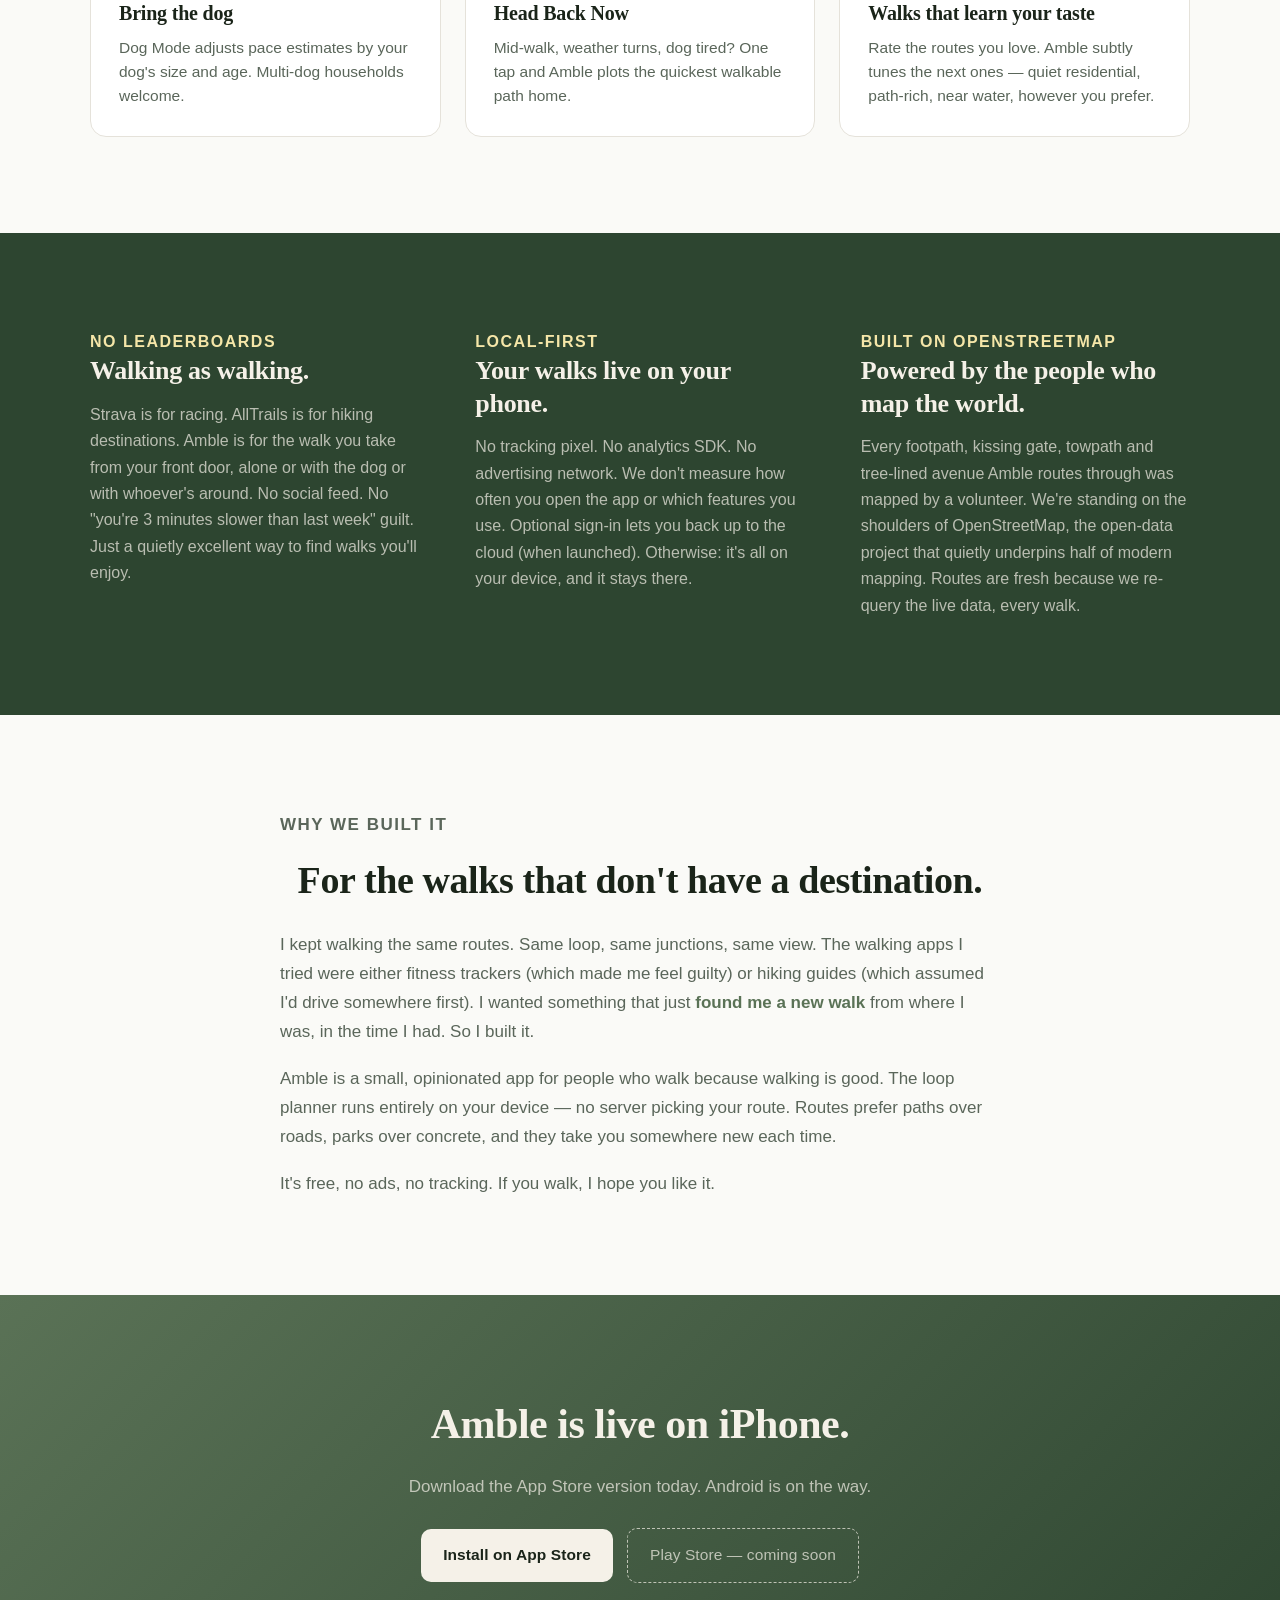
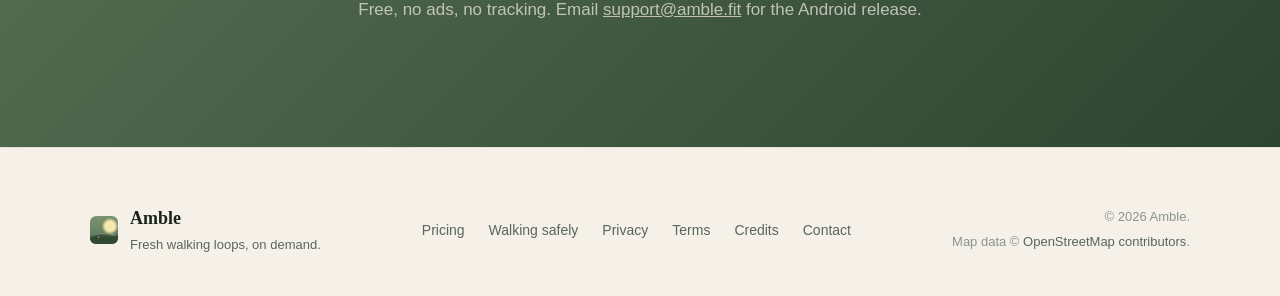
==== commit 3572a2a9: "GPX import fixes and improvements" ====
--- a/index.html
+++ b/index.html
@@ -62,6 +62,7 @@
         <a href="#features">Features</a>
         <a href="#story">Story</a>
         <a href="pricing.html">Pricing</a>
+        <a href="plan.html">Plan a trip</a>
         <a href="legal/">Legal</a>
       </div>
     </div>
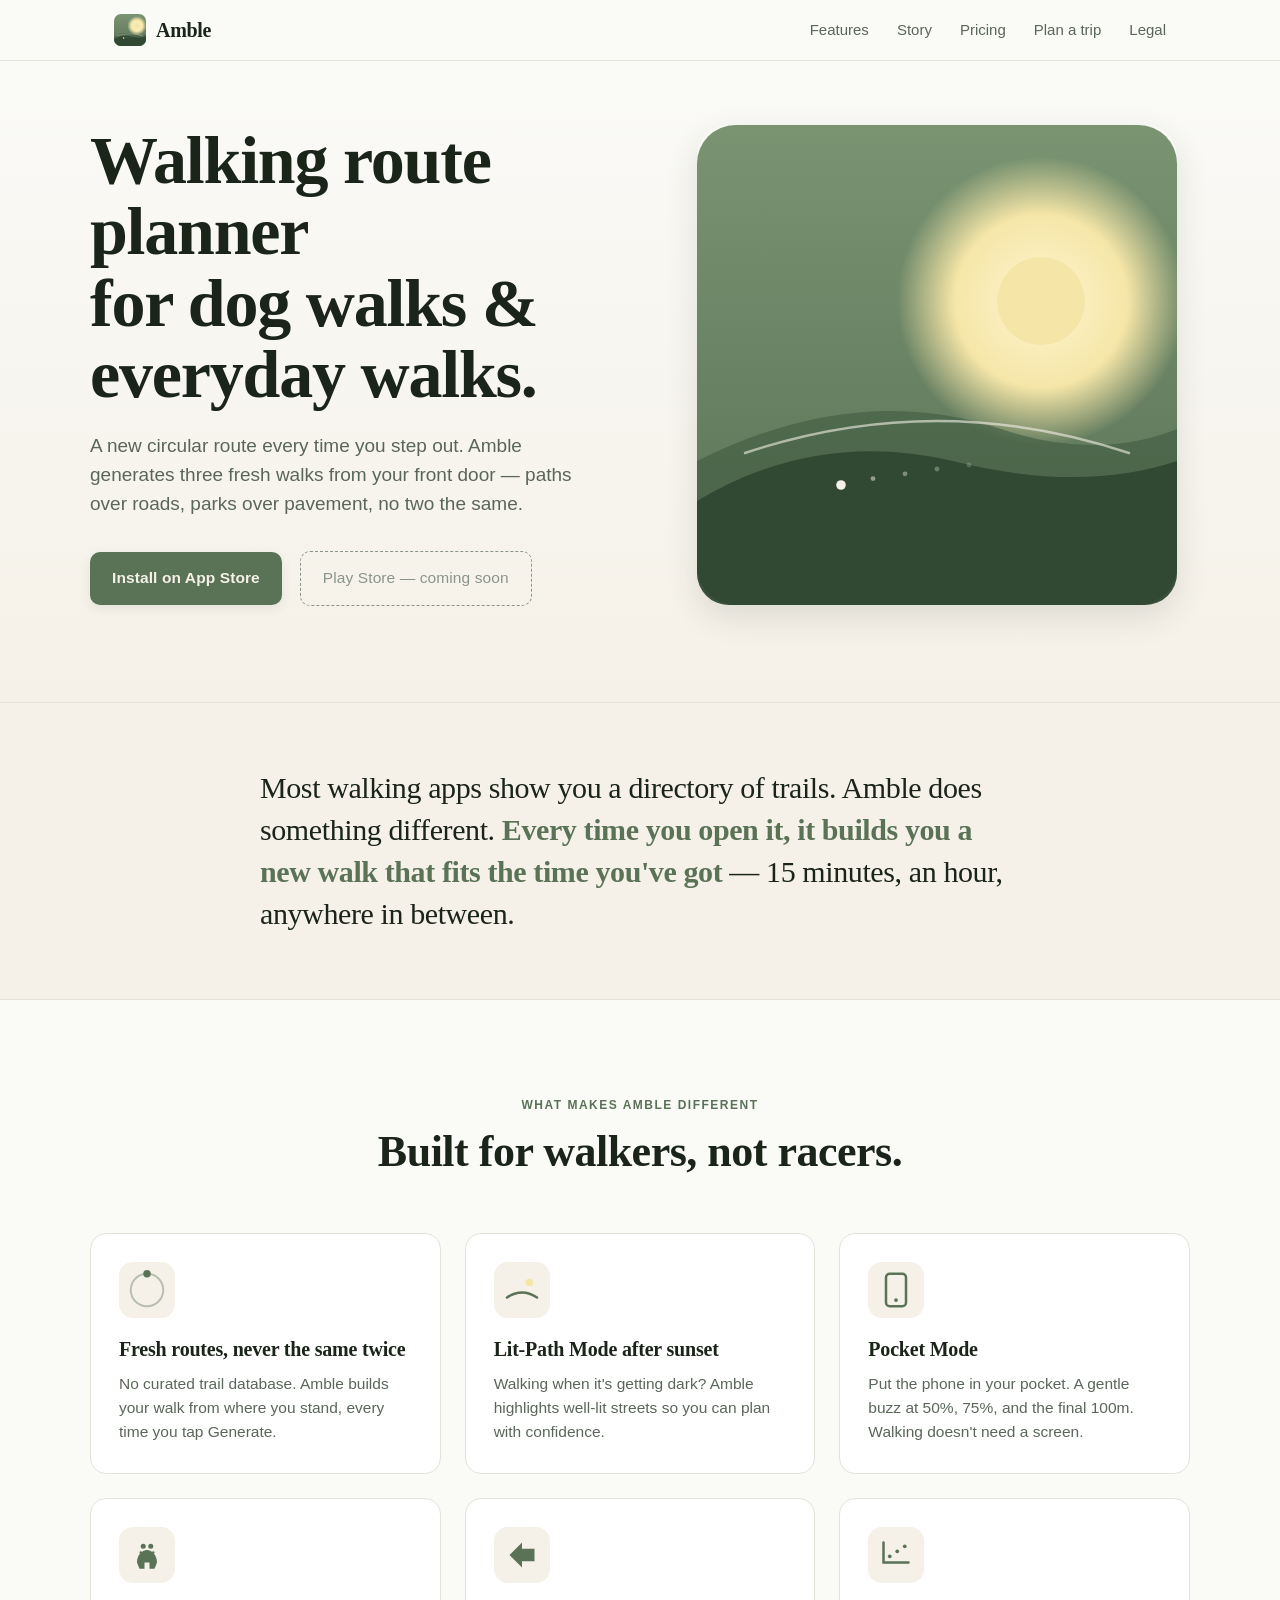
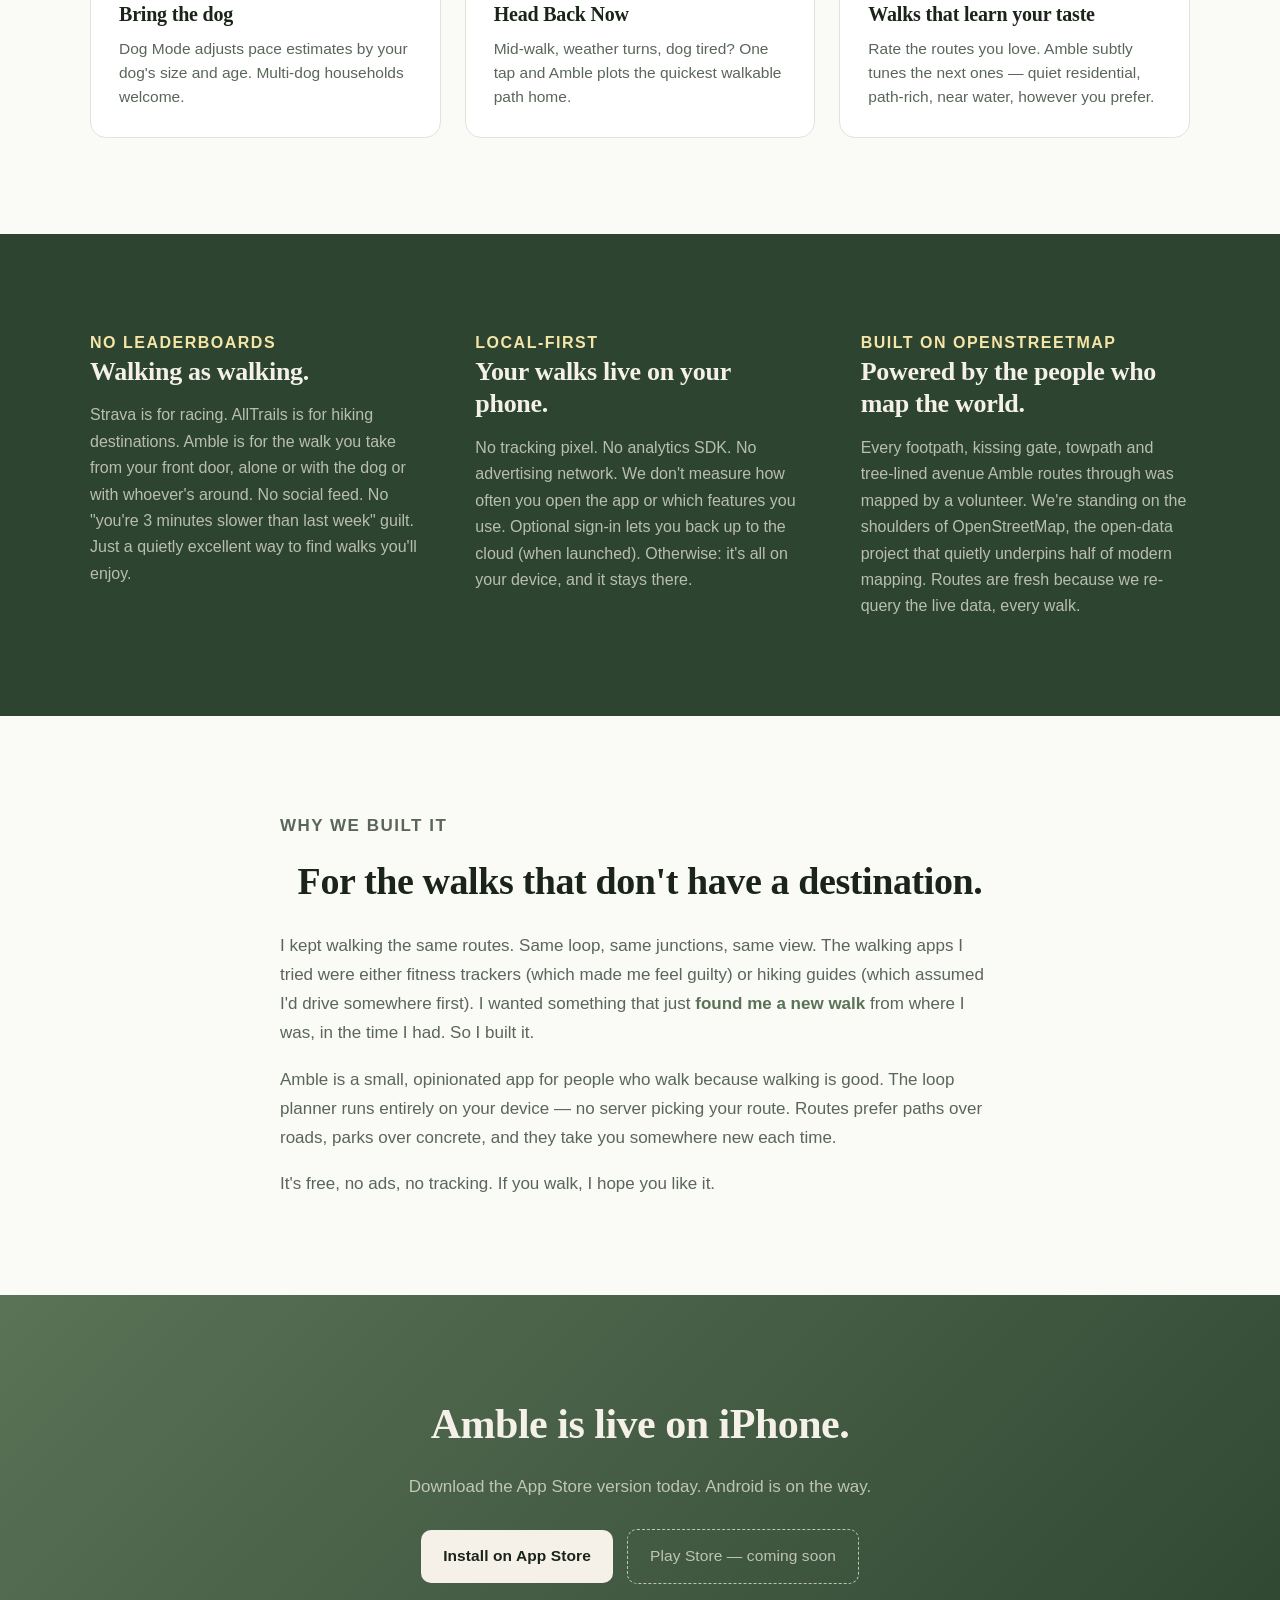
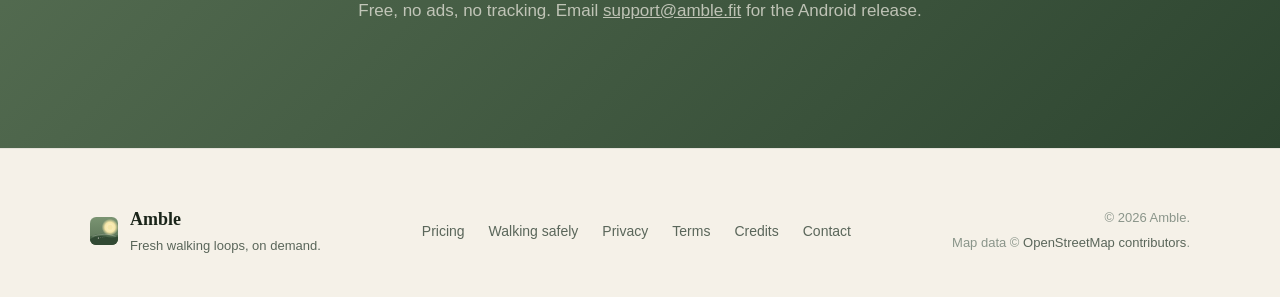
==== commit 233ef0b1: "GPX import fixes and improvements" ====
--- a/index.html
+++ b/index.html
@@ -3,18 +3,47 @@
 <head>
   <meta charset="UTF-8">
   <meta name="viewport" content="width=device-width, initial-scale=1.0">
-  <title>Amble — Fresh walking loops, on demand</title>
-  <meta name="description" content="A new walk every time you go. Amble builds fresh, path-rich loops from your front door — three options, no two the same. Anti-Strava, designed for walkers and dog walkers.">
+  <title>Amble — Walking Route Planner &amp; Dog Walk App for UK</title>
+  <meta name="description" content="Generate fresh circular walking routes from your front door in seconds. Dog walk planner, route variety, no two walks the same. Free iPhone app, no ads.">
+  <link rel="canonical" href="https://amble.fit/">
 
   <!-- Open Graph / social sharing -->
-  <meta property="og:title" content="Amble — Fresh walking loops, on demand">
-  <meta property="og:description" content="A new walk every time you go. Three fresh routes from your door, never the same twice.">
+  <meta property="og:title" content="Amble — Walking Route Planner &amp; Dog Walk App for UK">
+  <meta property="og:description" content="Generate fresh circular walking routes from your front door in seconds. Free iPhone app — no ads, no tracking.">
   <meta property="og:type" content="website">
   <meta property="og:url" content="https://amble.fit/">
   <meta property="og:site_name" content="Amble">
+  <meta property="og:image" content="https://amble.fit/og-image.png">
+  <meta property="og:image:width" content="390">
+  <meta property="og:image:height" content="844">
   <meta name="twitter:card" content="summary_large_image">
-  <meta name="twitter:title" content="Amble — Fresh walking loops, on demand">
-  <meta name="twitter:description" content="A new walk every time you go. Three fresh routes from your door, never the same twice.">
+  <meta name="twitter:title" content="Amble — Walking Route Planner &amp; Dog Walk App for UK">
+  <meta name="twitter:description" content="Generate fresh circular walking routes from your front door in seconds. Free iPhone app — no ads, no tracking.">
+  <meta name="twitter:image" content="https://amble.fit/og-image.png">
+
+  <!-- Structured data -->
+  <script type="application/ld+json">
+  {
+    "@context": "https://schema.org",
+    "@type": "SoftwareApplication",
+    "name": "Amble — Walk Route Planner",
+    "operatingSystem": "iOS",
+    "applicationCategory": "LifestyleApplication",
+    "offers": {
+      "@type": "Offer",
+      "price": "0",
+      "priceCurrency": "GBP"
+    },
+    "url": "https://amble.fit/",
+    "downloadUrl": "https://apps.apple.com/gb/app/amble-walk-route-planner/id6769104293",
+    "description": "Generate fresh circular walking routes from your front door. Dog walk planner with pace adjustment, Pocket Mode, and Lit-Path Mode for evening walks.",
+    "aggregateRating": {
+      "@type": "AggregateRating",
+      "ratingValue": "5",
+      "ratingCount": "1"
+    }
+  }
+  </script>
 
   <!-- Theme + favicon -->
   <meta name="theme-color" content="#5a7256">
@@ -72,8 +101,8 @@
   <header class="hero">
     <div class="hero-inner">
       <div class="hero-text">
-        <h1>Fresh walking loops,<br>on demand.</h1>
-        <p class="hero-lead">A new walk every time you step out. Amble builds three fresh routes from your front door — paths over roads, parks over pavement, no two the same.</p>
+        <h1>Walking route planner<br>for dog walks &amp; everyday walks.</h1>
+        <p class="hero-lead">A new circular route every time you step out. Amble generates three fresh walks from your front door — paths over roads, parks over pavement, no two the same.</p>
         <div class="hero-ctas">
           <a class="cta cta-primary" href="https://apps.apple.com/gb/app/amble-walk-route-planner/id6769104293">Install on App Store</a>
           <span class="cta cta-soon" aria-disabled="true">Play Store — coming soon</span>
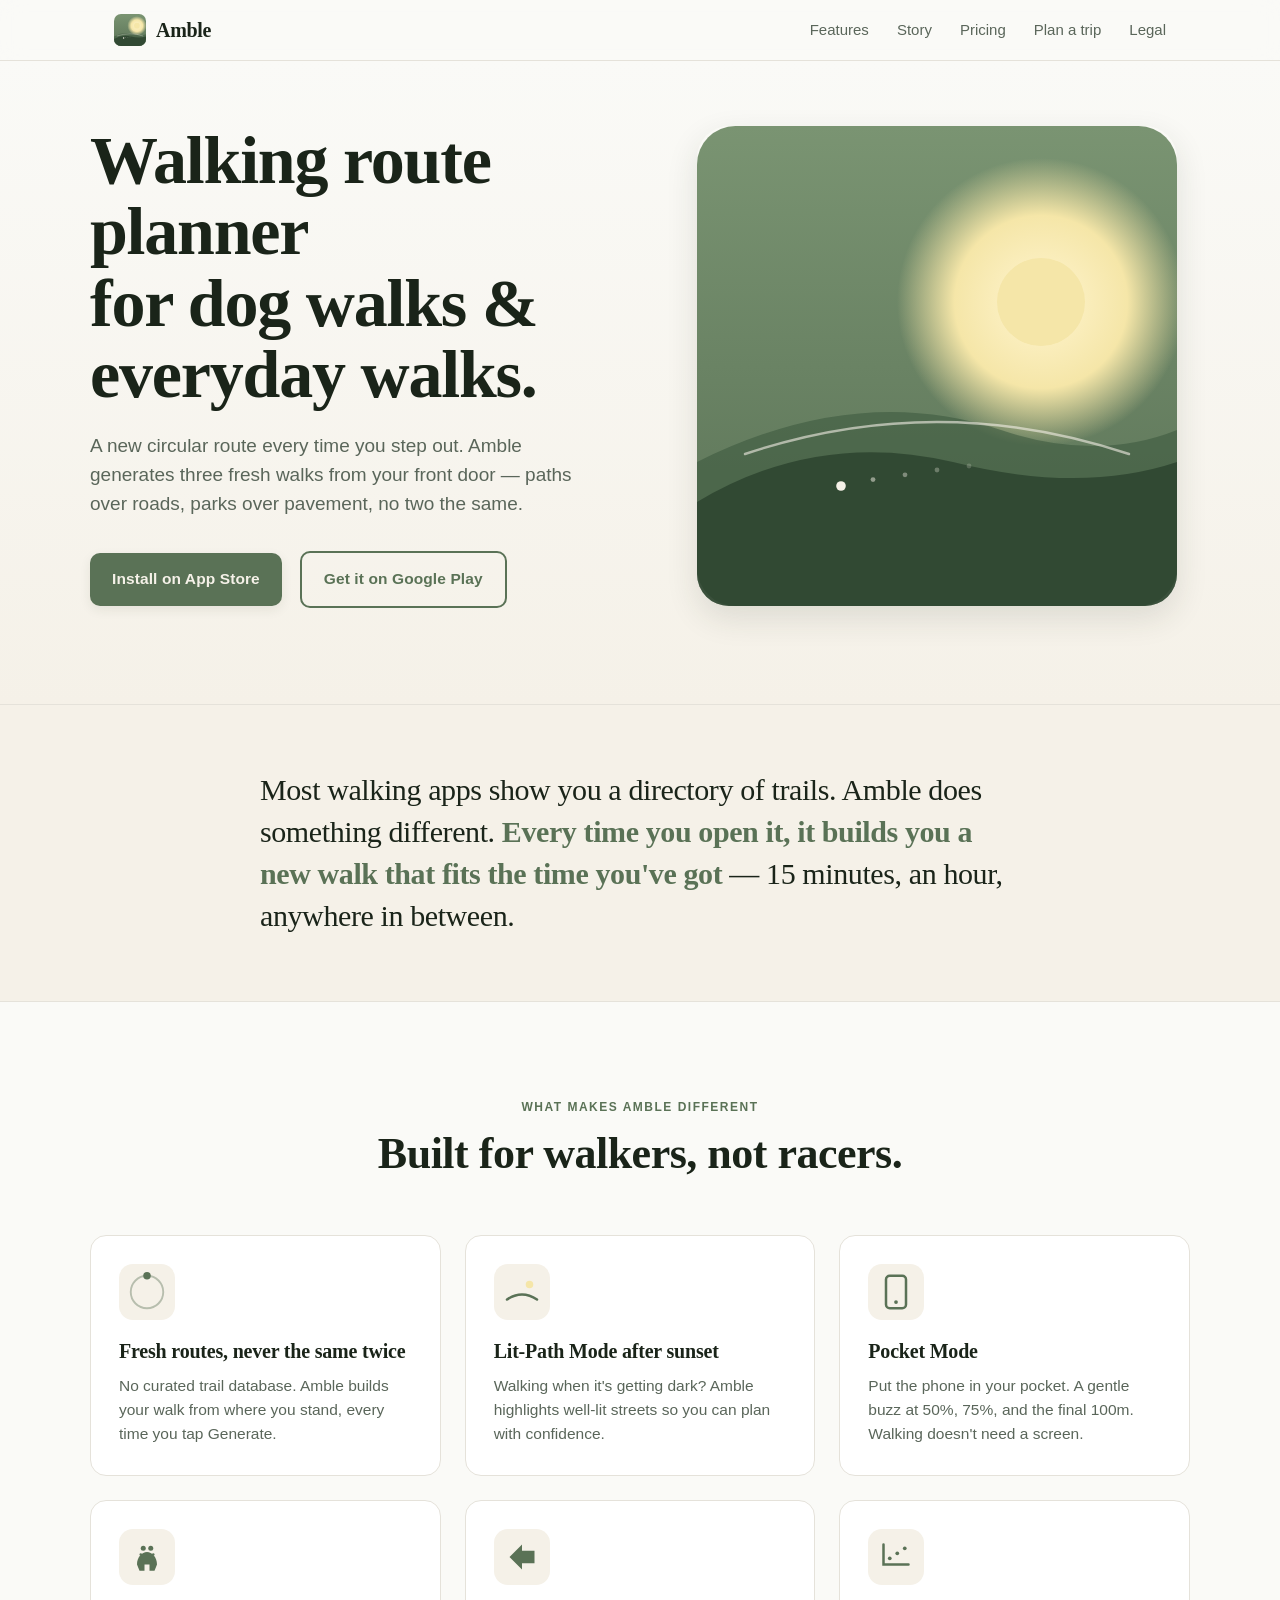
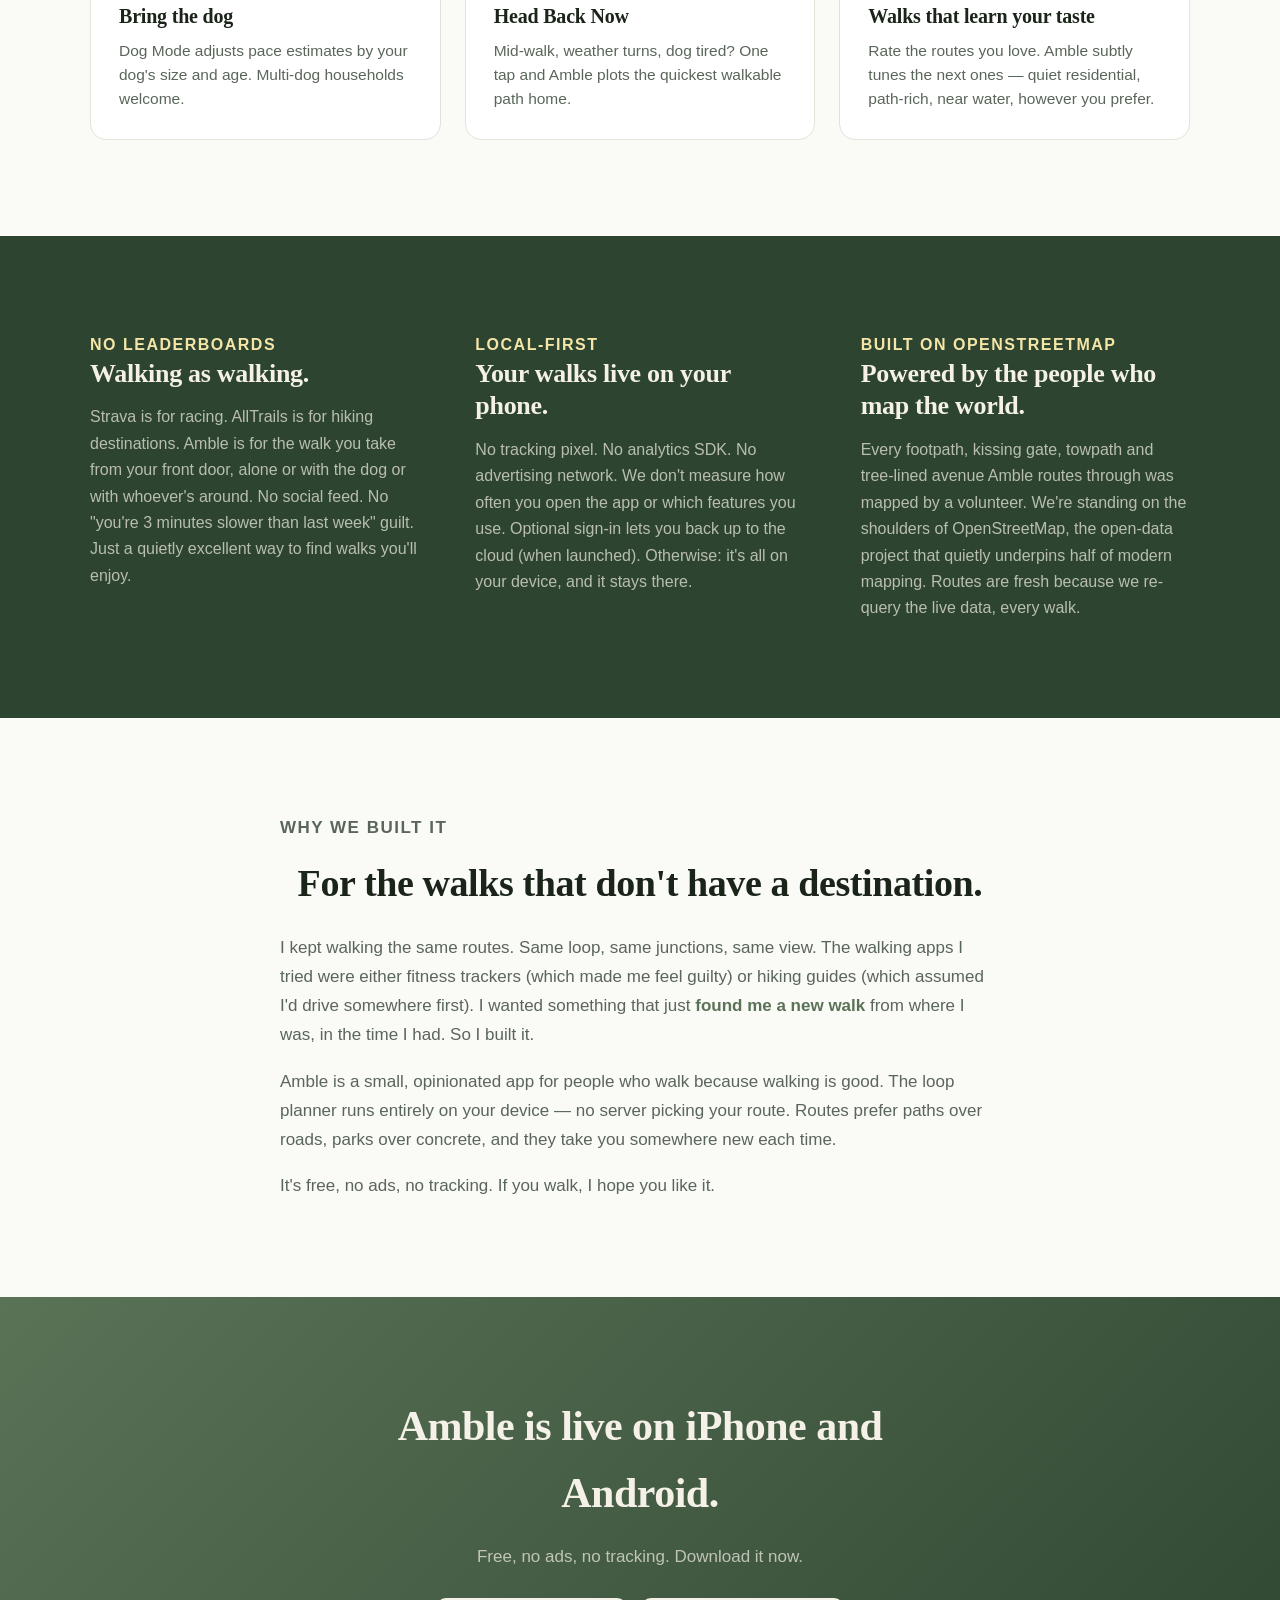
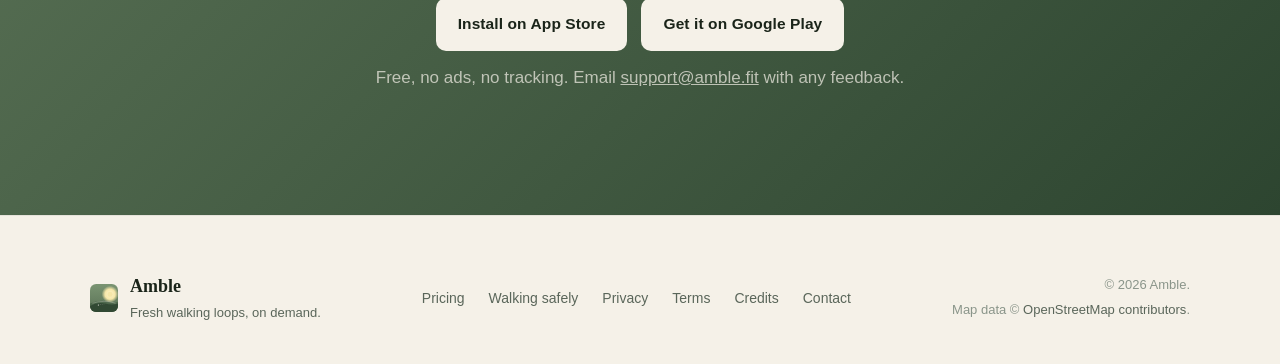
==== commit f88bbb2d: "Add Google Play link — Android now live on both stores Co-Authored-By: Claude Sonnet 4.6 <noreply@an" ====
--- a/index.html
+++ b/index.html
@@ -6,6 +6,7 @@
   <title>Amble — Walking Route Planner &amp; Dog Walk App for UK</title>
   <meta name="description" content="Generate fresh circular walking routes from your front door in seconds. Dog walk planner, route variety, no two walks the same. Free iPhone app, no ads.">
   <link rel="canonical" href="https://amble.fit/">
+  <meta name="google-site-verification" content="A99tUlMA-iBxeIpG1NVGXAIFkAgQMyQduFTewMab0Nw" />
 
   <!-- Open Graph / social sharing -->
   <meta property="og:title" content="Amble — Walking Route Planner &amp; Dog Walk App for UK">
@@ -36,6 +37,7 @@
     },
     "url": "https://amble.fit/",
     "downloadUrl": "https://apps.apple.com/gb/app/amble-walk-route-planner/id6769104293",
+    "operatingSystem": "iOS, Android",
     "description": "Generate fresh circular walking routes from your front door. Dog walk planner with pace adjustment, Pocket Mode, and Lit-Path Mode for evening walks.",
     "aggregateRating": {
       "@type": "AggregateRating",
@@ -105,7 +107,7 @@
         <p class="hero-lead">A new circular route every time you step out. Amble generates three fresh walks from your front door — paths over roads, parks over pavement, no two the same.</p>
         <div class="hero-ctas">
           <a class="cta cta-primary" href="https://apps.apple.com/gb/app/amble-walk-route-planner/id6769104293">Install on App Store</a>
-          <span class="cta cta-soon" aria-disabled="true">Play Store — coming soon</span>
+          <a class="cta cta-secondary" href="https://play.google.com/store/apps/details?id=fit.amble.app&pcampaignid=web_share">Get it on Google Play</a>
         </div>
       </div>
       <div class="hero-art" aria-hidden="true">
@@ -275,23 +277,19 @@
     </div>
   </section>
 
-  <!-- ─── App Store CTA (placeholder until live) ─────────────────────── -->
-  <!-- No email capture form for now — `mailto:` forms trigger Chrome's
-       "form is not secure" warning, and many users have no default email
-       client configured. Better to point people at an inbox they can mail
-       directly. Wire in Buttondown/Mailerlite later if launch demand
-       justifies a real list. -->
   <section class="cta-band">
     <div class="cta-band-inner">
-      <h2>Amble is live on iPhone.</h2>
-      <p>Download the App Store version today. Android is on the way.</p>
+      <h2>Amble is live on iPhone and Android.</h2>
+      <p>Free, no ads, no tracking. Download it now.</p>
       <div class="cta-band-buttons">
         <a class="cta cta-light" href="https://apps.apple.com/gb/app/amble-walk-route-planner/id6769104293">
           Install on App Store
         </a>
-        <span class="cta cta-soon cta-soon-on-dark" aria-disabled="true">Play Store — coming soon</span>
-      </div>
-      <p class="cta-fineprint">Free, no ads, no tracking. Email <a href="mailto:support@amble.fit">support@amble.fit</a> for the Android release.</p>
+        <a class="cta cta-light" href="https://play.google.com/store/apps/details?id=fit.amble.app&pcampaignid=web_share">
+          Get it on Google Play
+        </a>
+      </div>
+      <p class="cta-fineprint">Free, no ads, no tracking. Email <a href="mailto:support@amble.fit">support@amble.fit</a> with any feedback.</p>
     </div>
   </section>
 
--- a/style.css
+++ b/style.css
@@ -180,6 +180,17 @@
   transform: translateY(-1px);
   box-shadow: var(--shadow-lg);
 }
+.cta-secondary {
+  background: transparent;
+  color: var(--accent);
+  border: 2px solid var(--accent);
+}
+.cta-secondary:hover {
+  background: var(--accent);
+  color: var(--ink-on-dark);
+  transform: translateY(-1px);
+  box-shadow: var(--shadow-md);
+}
 .cta-note {
   color: var(--ink-faint);
   font-size: 14px;
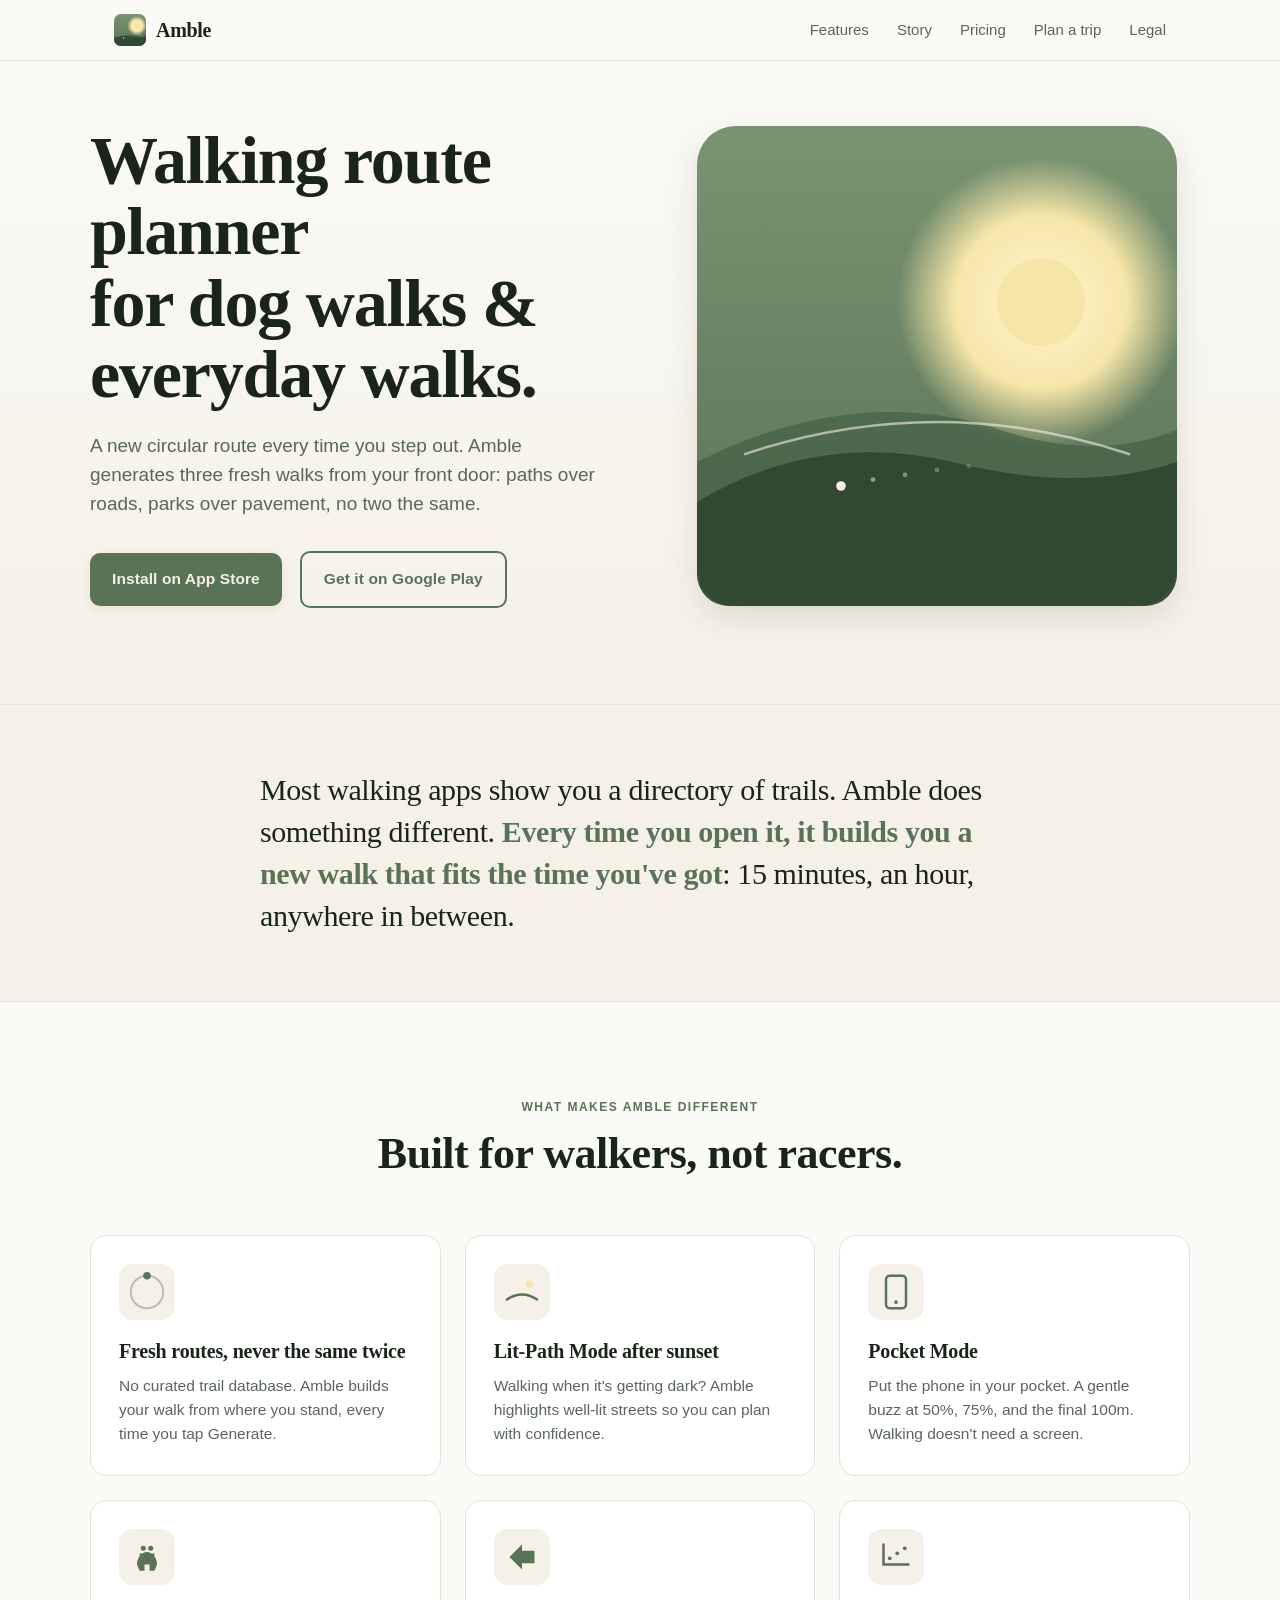
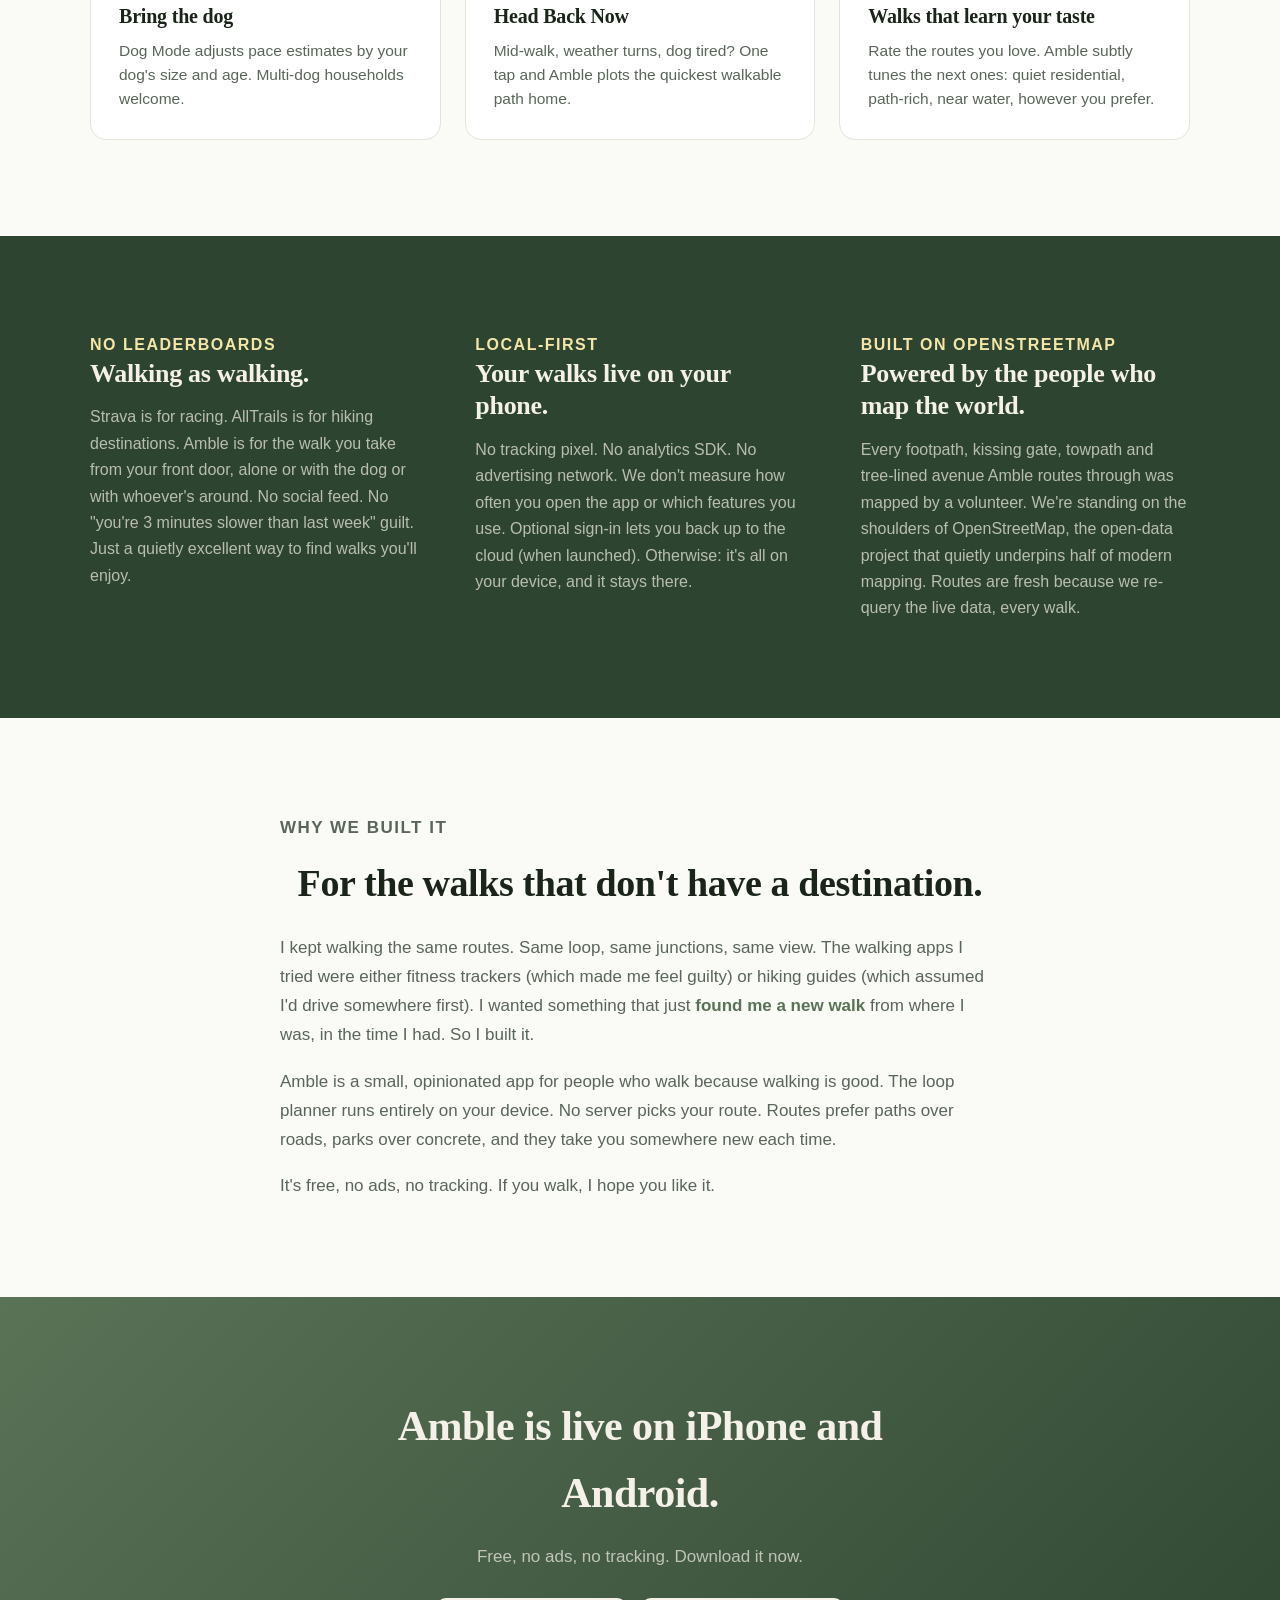
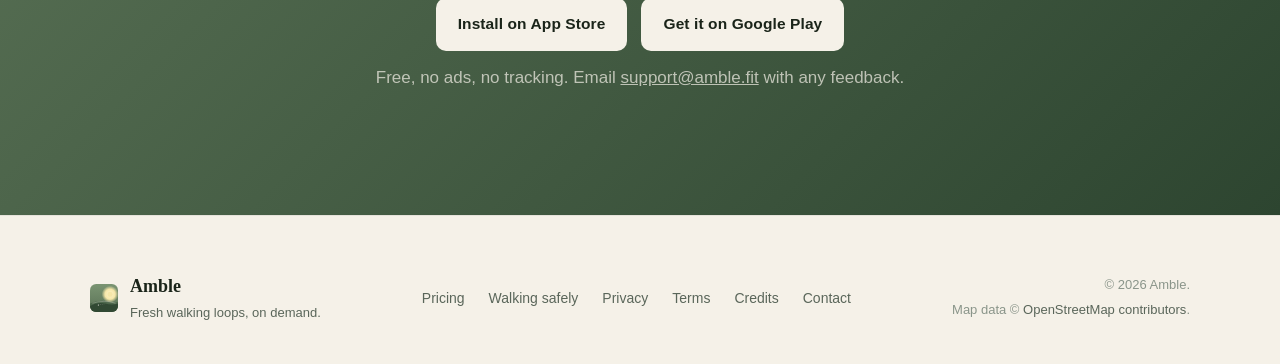
==== commit cd186bcd: "GPX import fixes and improvements" ====
--- a/index.html
+++ b/index.html
@@ -28,7 +28,7 @@
     "@context": "https://schema.org",
     "@type": "SoftwareApplication",
     "name": "Amble — Walk Route Planner",
-    "operatingSystem": "iOS",
+    "operatingSystem": "iOS, Android",
     "applicationCategory": "LifestyleApplication",
     "offers": {
       "@type": "Offer",
@@ -37,13 +37,7 @@
     },
     "url": "https://amble.fit/",
     "downloadUrl": "https://apps.apple.com/gb/app/amble-walk-route-planner/id6769104293",
-    "operatingSystem": "iOS, Android",
-    "description": "Generate fresh circular walking routes from your front door. Dog walk planner with pace adjustment, Pocket Mode, and Lit-Path Mode for evening walks.",
-    "aggregateRating": {
-      "@type": "AggregateRating",
-      "ratingValue": "5",
-      "ratingCount": "1"
-    }
+    "description": "Generate fresh circular walking routes from your front door. Dog walk planner with pace adjustment, Pocket Mode, and Lit-Path Mode for evening walks."
   }
   </script>
 
@@ -104,7 +98,7 @@
     <div class="hero-inner">
       <div class="hero-text">
         <h1>Walking route planner<br>for dog walks &amp; everyday walks.</h1>
-        <p class="hero-lead">A new circular route every time you step out. Amble generates three fresh walks from your front door — paths over roads, parks over pavement, no two the same.</p>
+        <p class="hero-lead">A new circular route every time you step out. Amble generates three fresh walks from your front door: paths over roads, parks over pavement, no two the same.</p>
         <div class="hero-ctas">
           <a class="cta cta-primary" href="https://apps.apple.com/gb/app/amble-walk-route-planner/id6769104293">Install on App Store</a>
           <a class="cta cta-secondary" href="https://play.google.com/store/apps/details?id=fit.amble.app&pcampaignid=web_share">Get it on Google Play</a>
@@ -152,7 +146,7 @@
   <section class="strip">
     <div class="strip-inner">
       <p class="strip-quote">
-        Most walking apps show you a directory of trails. Amble does something different. <strong>Every time you open it, it builds you a new walk that fits the time you've got</strong> — 15 minutes, an hour, anywhere in between.
+        Most walking apps show you a directory of trails. Amble does something different. <strong>Every time you open it, it builds you a new walk that fits the time you've got</strong>: 15 minutes, an hour, anywhere in between.
       </p>
     </div>
   </section>
@@ -234,7 +228,7 @@
             </svg>
           </div>
           <h3>Walks that learn your taste</h3>
-          <p>Rate the routes you love. Amble subtly tunes the next ones — quiet residential, path-rich, near water, however you prefer.</p>
+          <p>Rate the routes you love. Amble subtly tunes the next ones: quiet residential, path-rich, near water, however you prefer.</p>
         </article>
 
       </div>
@@ -272,7 +266,7 @@
       <p class="eyebrow">Why we built it</p>
       <h2>For the walks that don't have a destination.</h2>
       <p>I kept walking the same routes. Same loop, same junctions, same view. The walking apps I tried were either fitness trackers (which made me feel guilty) or hiking guides (which assumed I'd drive somewhere first). I wanted something that just <em>found me a new walk</em> from where I was, in the time I had. So I built it.</p>
-      <p>Amble is a small, opinionated app for people who walk because walking is good. The loop planner runs entirely on your device — no server picking your route. Routes prefer paths over roads, parks over concrete, and they take you somewhere new each time.</p>
+      <p>Amble is a small, opinionated app for people who walk because walking is good. The loop planner runs entirely on your device. No server picks your route. Routes prefer paths over roads, parks over concrete, and they take you somewhere new each time.</p>
       <p>It's free, no ads, no tracking. If you walk, I hope you like it.</p>
     </div>
   </section>
